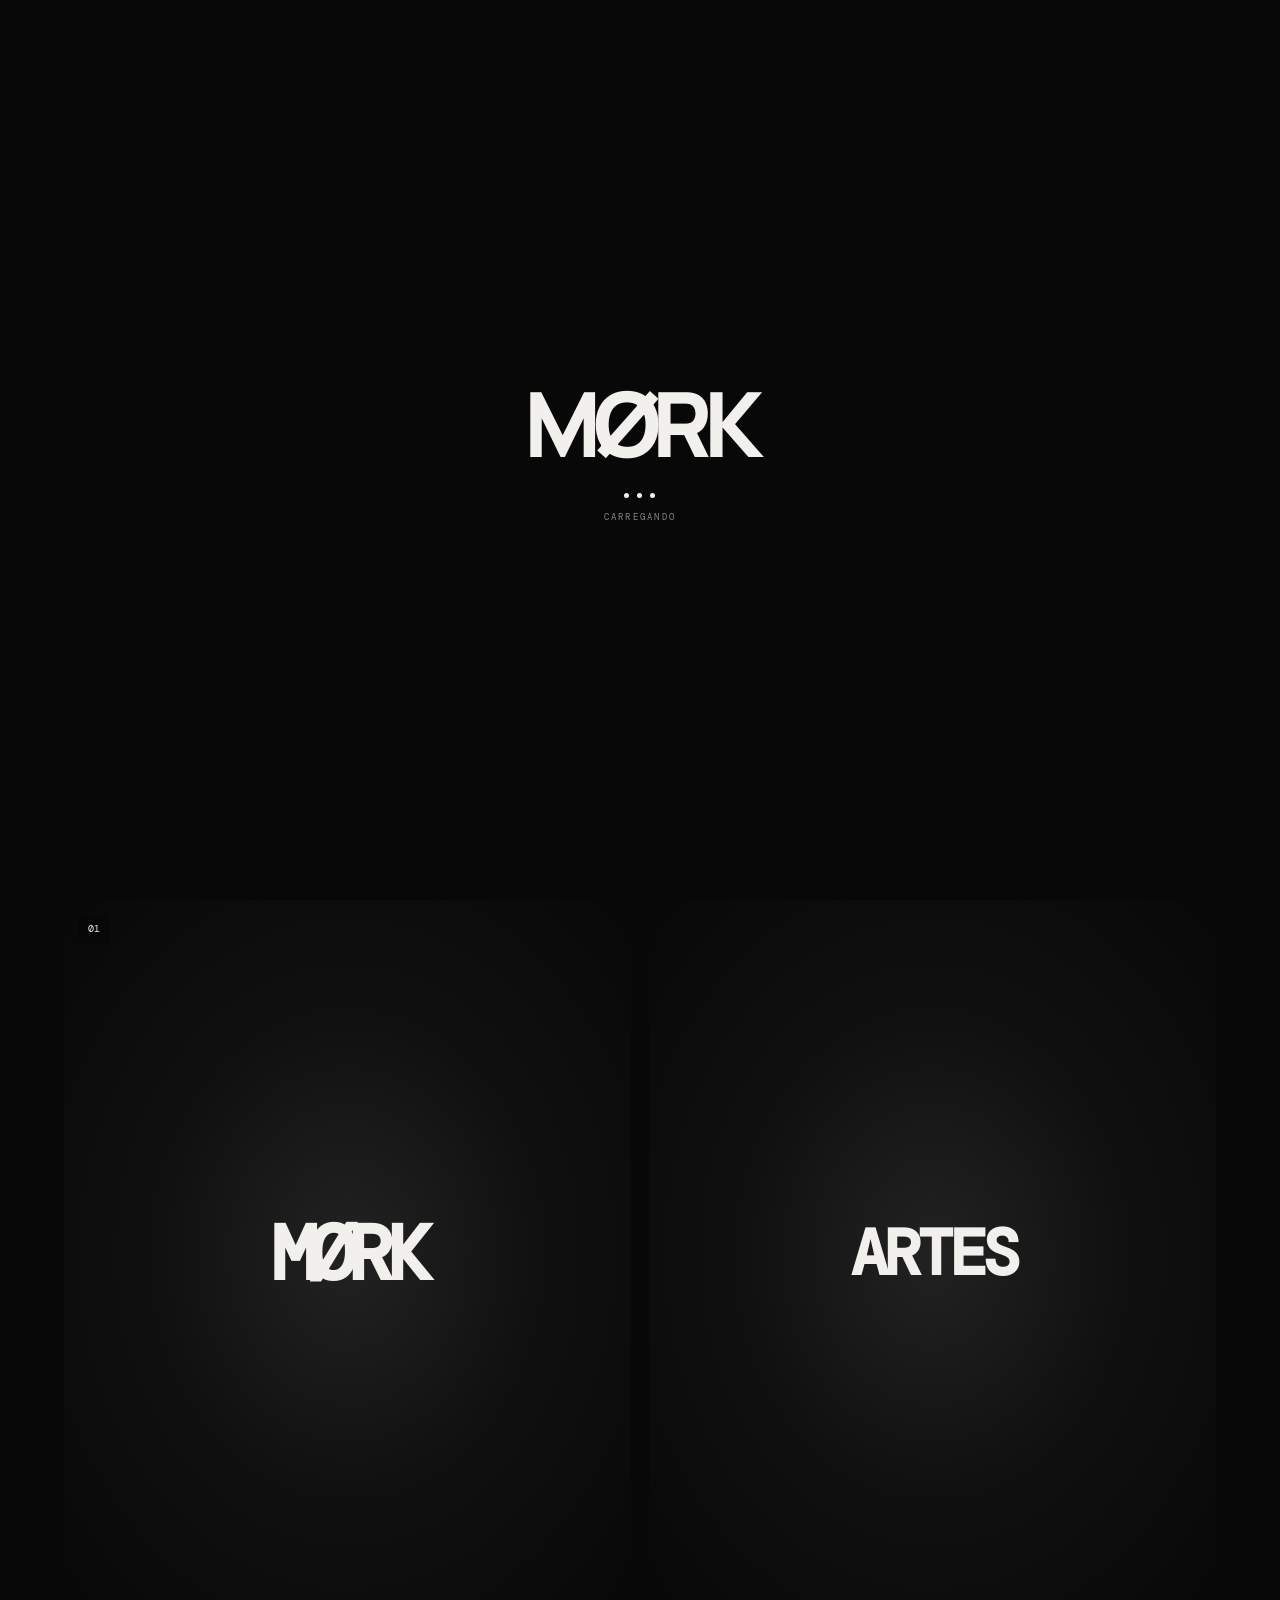
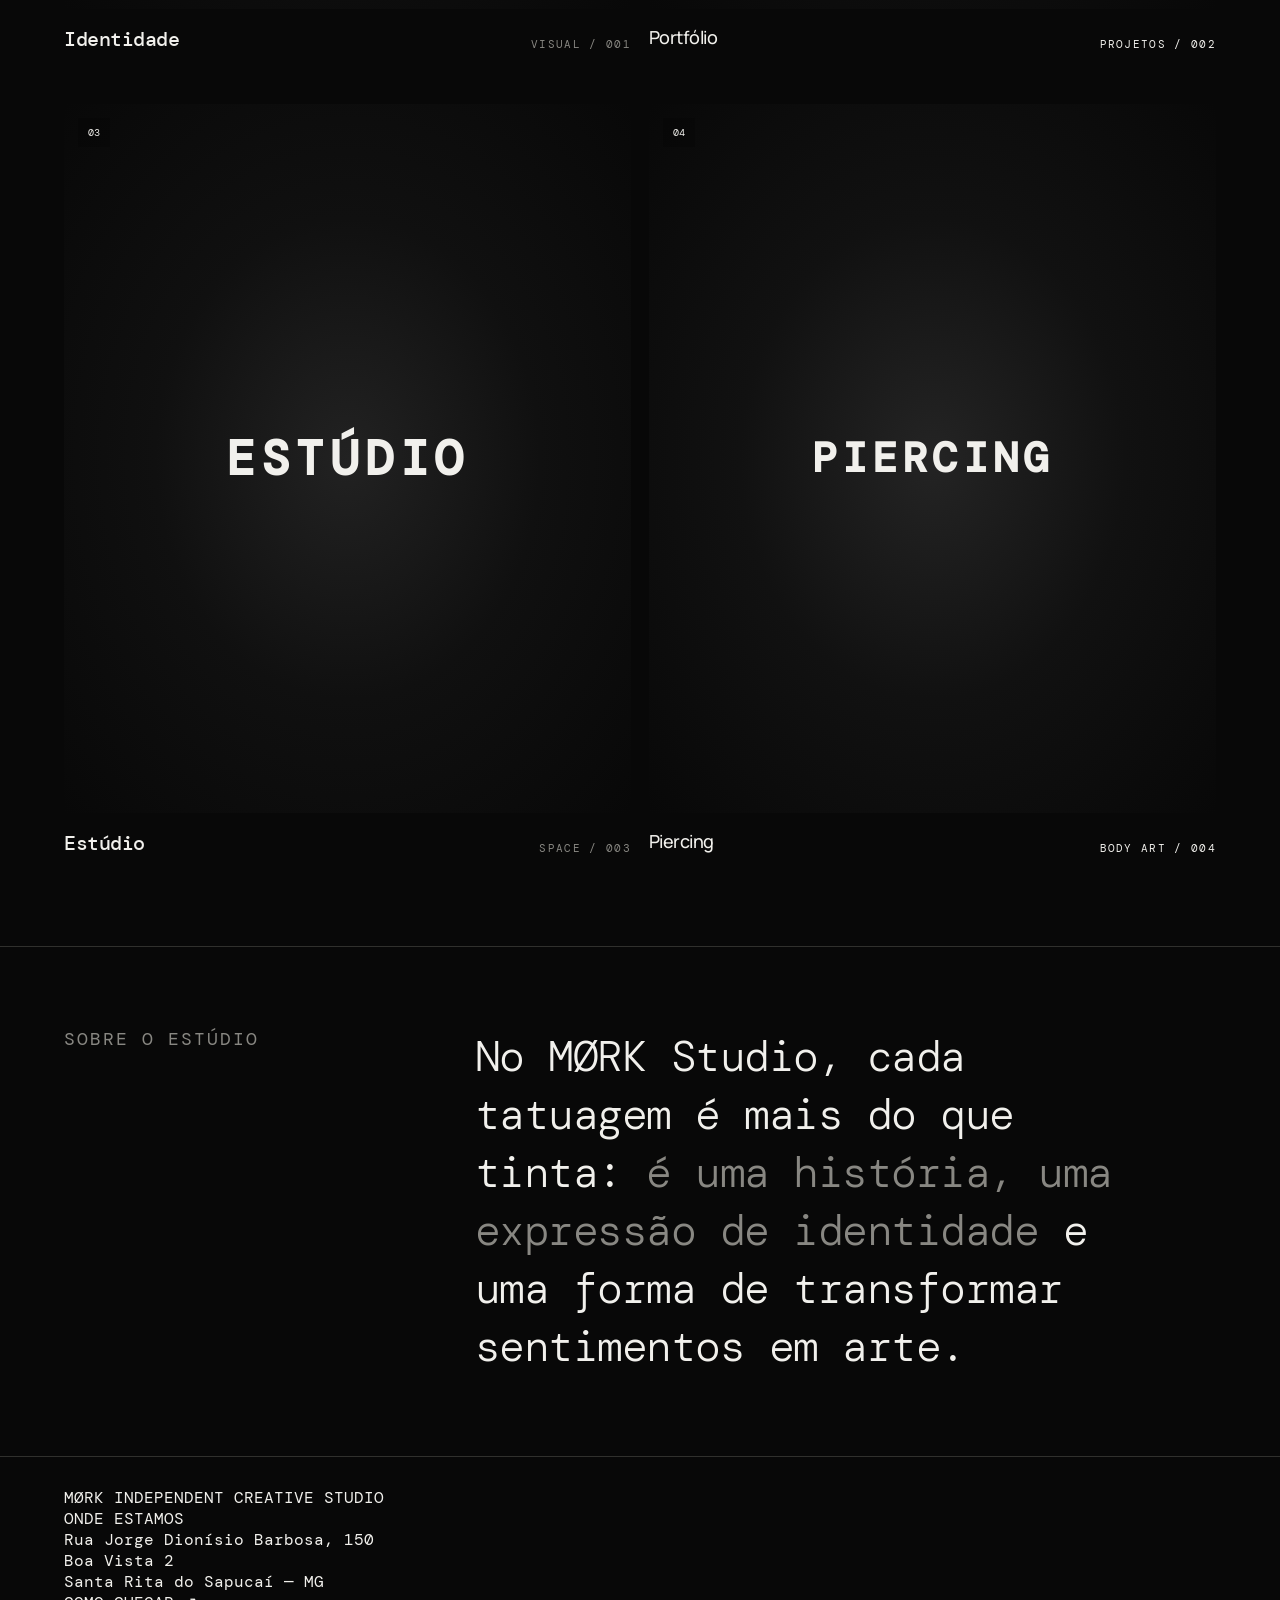
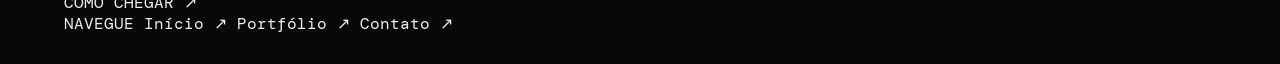
==== index.html @ 86d506ea "Update index.html" ====
<!DOCTYPE html>
<html lang="pt-BR">
<head>
  <meta charset="UTF-8">
  <meta name="viewport" content="width=device-width, initial-scale=1.0">
  <meta name="theme-color" content="#080808">
  <meta name="description" content="MØRK Studio — Tatuagem, identidade e direção de arte.">
  <title>MØRK Studio</title>
  <link rel="stylesheet" href="style.css">
</head>
  
<body>

<!-- MOK STUDIO - TELA DE CARREGAMENTO -->
<div id="preloader">
  <div class="preloader-content">
    <div class="preloader-wordmark">MØRK</div>


<script>
(function () {
  setTimeout(function () {
    var loader = document.getElementById("preloader");
    var oldLoader = document.getElementById("mork-loader");

    [loader, oldLoader].forEach(function (tela) {
      if (!tela) return;

      tela.style.transition =
        "opacity 1.2s cubic-bezier(0.76, 0, 0.24, 1), visibility 1.2s ease";

      tela.style.opacity = "0";
      tela.style.visibility = "hidden";
      tela.style.pointerEvents = "none";

      setTimeout(function () {
        tela.style.display = "none";
      }, 1250);
    });
  }, 3000);
})();
</script>

    <div class="preloader-dots">
      <span></span>
      <span></span>
      <span></span>
    </div>

<script>
(function () {
  var tela = document.getElementById("preloader");

  if (!tela) return;

  setTimeout(function () {
    tela.style.opacity = "0";
    tela.style.visibility = "hidden";
    tela.style.pointerEvents = "none";

    setTimeout(function () {
      tela.remove();
    }, 800);
  }, 2000);
})();
</script>
    
    <p class="preloader-label">CARREGANDO</p>
  </div>
</div>

  <header class="topbar">
    <a href="index.html" class="logo" aria-label="MØRK Studio início">MØRK<span>®</span></a>
    <span class="nav-label">Independent creative studio</span>
  </header>

  <main>
    <section class="hero">
      <div class="eyebrow">Tatuagem · Identidade · Direção / Desde 2024</div>
      <h1>MØRK<br><span class="outline">STUDIO</span></h1>

<div class="hero-bottom">
  <p class="hero-subtitle">
    <span class="subtitle-highlight">Autoral na tinta, eterna na pele.</span>
    Estúdio independente de tatuagem e direção de arte. Cada projeto é criado a partir da sua história.
  </p>

  <div class="hero-cta">
    <a href="contato.html" class="cta-primary">
      Agendar minha tattoo <span aria-hidden="true">→</span>
    </a>

    <a href="portfolio.html" class="cta-secondary">
      Ver portfólio
    </a>
  </div>

  <span class="hero-index">PORTFOLIO — 001/026</span>
</div>
</section>

    <section class="section" id="projects">
      <div class="section-heading">
        <h2>CONHEÇA NOSSO TRABALHO</h2>
        <span class="counter">04 SECTIONS</span>
      </div>

      <div class="gallery">
        <a class="project" href="identidade.html">
          <div class="project-image category-art identity-art">
            <span class="category-symbol">MØRK</span>
            <span class="project-number">01</span>
            <span class="project-open">↗</span>
          </div>
          <div class="project-info">
            <h3>Identidade</h3>
            <span class="project-meta">Visual / 001</span>
          </div>
        </a>

        <a class="project" href="portfolio.html">
          <div class="project-image category-art portolio-art">
            <span class="category-symbol">ARTES</span>
            <span class="project-open">↗</span>
          </div>
          <div class="project-info">
            <h2>Portfólio</h2>
            <span class="projetct-meta">Projetos / 002</span>
          </div>
        </a>

        <a class="project" href="estudio.html">
          <div class="project-image category-art studio-art">
            <span class="category-symbol">ESTÚDIO</span>
            <span class="project-number">03</span>
            <span class="project-open">↗</span>
          </div>
          <div class="project-info">
            <h3>Estúdio</h3>
            <span class="project-meta">Space / 003</span>
          </div>
        </a>
<a class="project" href="piercing.html">
  <div class="project-image category-art piercing-art">
    <span class="category-symbol">PIERCING</span>
    <span class="project-number">04</span>
    <span class="project-open" aria-hidden="true">↗</span>
  </div>

  <div class="project-info">
    <h2>Piercing</h2>
    <span>Body Art / 004</span>
  </div>
</a>
        
      </div>
    </section>

    <section class="about" id="about">
      <h2>SOBRE O ESTÚDIO</h2>
      <p>
        No MØRK Studio, cada tatuagem é mais do que tinta:
        <span>é uma história, uma expressão de identidade</span>
        e uma forma de transformar sentimentos em arte.
      </p>
    </section>
  </main>

  
<footer class="footer">
  <div class="footer-top">

    <div class="footer-brand">
      <span class="footer-name">MØRK</span>
      <span class="footer-description">
        INDEPENDENT CREATIVE STUDIO
      </span>
    </div>

    <div class="footer-address">
      <span class="footer-label">ONDE ESTAMOS</span>

      <p>
        Rua Jorge Dionísio Barbosa, 150<br>
        Boa Vista 2<br>
        Santa Rita do Sapucaí — MG
      </p>

      <a
        class="footer-map-link"
        href="https://www.google.com/maps/search/?api=1&query=Rua+Jorge+Dion%C3%ADsio+Barbosa%2C+150%2C+Boa+Vista+2%2C+Santa+Rita+do+Sapuca%C3%AD%2C+MG"
        target="_blank"
        rel="noopener noreferrer"
      >
        COMO CHEGAR ↗
      </a>
    </div>

    <div class="footer-navigation">
      <span class="footer-label">NAVEGUE</span>
      <a href="index.html">Início ↗</a>
      <a href="portfolio.html">Portfólio ↗</a>
      <a href="contato.html">Contato ↗</a>
    </div>

  </div>
</footer>


</body>
  <!-- MØRK STUDIO — TELA DE CARREGAMENTO -->
<div id="preloader">
  <div class="preloader-content">
    <div class="preloader-wordmark">MØRK</div>

    <div class="preloader-dots">
      <span></span>
      <span></span>
      <span></span>
    </div>

    <p class="preloader-label">CARREGANDO</p>
  </div>
</div>
</html>
---- style.css ----
@import url('https://fonts.googleapis.com/css2?family=DM+Mono:wght@400;500&family=Manrope:wght@300;400;500;600;700;800&display=swap');

:root {
  --bg: #080808;
  --fg: #f1f0ec;
  --muted: #888782;
  --line: #30302d;
}

* {
  box-sizing: border-box;
  margin: 0;
  padding: 0;
}

html {
  scroll-behavior: smooth;
}

body {
  background: var(--bg);
  color: var(--fg);
  font-family: 'DM Mono', monospace;
  overflow-x: hidden;
}

body.modal-open {
  overflow: hidden;
}

a {
  color: inherit;
  text-decoration: none;
}

button {
  font: inherit;
}

::selection {
  background: var(--fg);
  color: var(--bg);
}

.topbar {
  min-height: 50px;
  padding: 20px 5%;
  display: flex;
  align-items: center;
  justify-content: space-between;
  border-bottom: 1px solid var(--line);
}

.logo {
  font-size: 30px;
  font-weight: 900;
  letter-spacing: -1px;
}

.logo span {
  font-weight: 300;
}

.nav-label,
.eyebrow,
.project-meta,
.filter,
.footer-meta,
.counter {
  font-family: 'DM Mono', monospace;
  font-size: 10px;
  letter-spacing: 1.5px;
  text-transform: uppercase;
}

.nav-label {
  color: var(--muted);
}

.hero {
  min-height: 510px;
  padding: 100px 5% 76px;
  display: flex;
  flex-direction: column;
  justify-content: space-between;
  border-bottom: 1px solid var(--line);
  position: relative;
  overflow: hidden;
}

.hero::after {
  content: "Ø";
  position: absolute;
  right: -2%;
  bottom: -170px;
  font-size: clamp(350px, 62vw, 800px);
  line-height: 1;
  font-weight: 800;
  color: #111110;
  pointer-events: none;
}

.eyebrow {
  color: var(--muted);
  position: relative;
  z-index: 1;
}

.hero h1 {
  position: relative;
  z-index: 1;
  font-size: clamp(65px, 13.5vw, 180px);
  line-height: .85;
  letter-spacing: -.095em;
  font-weight: 100;
  margin: 64px 0 55px;
  animation: appear 1s ease both;
}

.hero h1 .outline {
  color: transparent;
  -webkit-text-stroke: 1px var(--fg);
}

.hero-bottom {
  position: relative;
  z-index: 1;
  display: flex;
  justify-content: space-between;
  align-items: flex-end;
  gap: 24px;
}

.hero-description {
  max-width: 360px;
  font-size: 17px;
  line-height: 1.9;
  color: #aaa9a3;
}

.hero-index {
  font-family: 'DM Mono', monospace;
  color: var(--muted);
  font-size: 10px;
  white-space: nowrap;
}

.section {
  padding: 30px 5% 90px;
}

.section-heading {
  display: flex;
  justify-content: space-between;
  align-items: center;
  gap: 15px;
  padding-bottom: 26px;
  border-bottom: 1px solid var(--line);
}

.section-heading h2 {
  font-size: 12px;
  font-weight: 500;
  letter-spacing: 1px;
}

.filters {
  display: flex;
  flex-wrap: wrap;
  gap: 8px;
  padding: 24px 0 34px;
}

.filter {
  border: 1px solid var(--line);
  color: var(--muted);
  background: transparent;
  padding: 11px 14px;
  cursor: pointer;
  transition: .25s ease;
}

.filter:hover,
.filter.active {
  background: var(--fg);
  color: var(--bg);
  border-color: var(--fg);
}

.gallery {
  display: grid;
  grid-template-columns: repeat(2, minmax(0, 1fr));
  gap: 52px 18px;
}

.project {
  min-width: 0;
  cursor: pointer;
  animation: appear .55s ease both;
}

.project-image {
  width: 100%;
  aspect-ratio: 4 / 5;
  background: #151514;
  overflow: hidden;
  position: relative;
}

.project-image img {
  display: block;
  width: 100%;
  height: 100%;
  object-fit: cover;
  filter: grayscale(100%);
  opacity: .84;
  transition: transform .7s cubic-bezier(.2,.7,.2,1),
              filter .5s ease, opacity .5s ease;
}

.project:hover .project-image img {
  transform: scale(1.045);
  filter: grayscale(15%);
  opacity: 1;
}

.project-number {
  position: absolute;
  top: 14px;
  left: 14px;
  font-family: 'DM Mono', monospace;
  font-size: 10px;
  background: rgba(8,8,8,.72);
  padding: 8px 10px;
}

.project-open {
  position: absolute;
  right: 14px;
  bottom: 14px;
  width: 38px;
  height: 38px;
  display: grid;
  place-items: center;
  background: var(--fg);
  color: var(--bg);
  border-radius: 50%;
  font-size: 20px;
  transform: translateY(8px);
  opacity: 0;
  transition: .25s ease;
}

.project:hover .project-open {
  transform: translateY(0);
  opacity: 1;
}

.project-info {
  display: flex;
  justify-content: space-between;
  gap: 12px;
  padding-top: 17px;
}

.project-info h3 {
  font-size: clamp(14px, 2vw, 20px);
  font-weight: 500;
  letter-spacing: -.5px;
}

.project-meta {
  color: var(--muted);
  line-height: 1.9;
  font-size: 9px;
}

.project-info .project-meta {
  text-align: right;
  flex-shrink: 0;
}

.about {
  padding: 80px 5%;
  border-top: 1px solid var(--line);
  border-bottom: 1px solid var(--line);
  display: grid;
  grid-template-columns: 1fr 2fr;
  gap: 40px;
}

.about h2 {
  font-family: 'DM Mono', monospace;
  font-size: 18px;
  letter-spacing: 2px;
  color: var(--muted);
  font-weight: 400;
}

.about p {
  max-width: 680px;
  font-size: clamp(22px, 4vw, 43px);
  line-height: 1.35;
  letter-spacing: -1.5px;
  font-weight: 300;
}

.about p span {
  color: var(--muted);
}

.footer {
  padding: 30px 5%;
  display: flex;
  justify-content: space-between;
  align-items: center;
  gap: 20px;
}

.footer-meta {
  color: var(--muted);
  line-height: 2;
  font-size: 9px;
}

.footer-logo {
  font-size: 17px;
  font-weight: 800;
  letter-spacing: -1px;
}

.modal {
  position: fixed;
  inset: 0;
  z-index: 20;
  background: rgba(0,0,0,.96);
  padding: 22px;
  display: none;
  overflow-y: auto;
  align-items: center;
  justify-content: center;
}

.modal.open {
  display: flex;
  animation: appear .25s ease;
}

.modal-inner {
  width: min(100%, 900px);
  display: grid;
  grid-template-columns: 1fr 1fr;
  gap: 35px;
  align-items: center;
  margin: auto;
}

.modal-image {
  width: 100%;
  max-height: 75vh;
  aspect-ratio: 4 / 5;
  object-fit: cover;
  filter: grayscale(100%);
  background: #151514;
}

.modal-copy h2 {
  font-size: clamp(30px, 5vw, 58px);
  letter-spacing: -2px;
  line-height: 1;
  margin: 22px 0;
}

.modal-copy p {
  color: #aaa9a3;
  font-size: 13px;
  line-height: 1.9;
}

.close-modal {
  position: fixed;
  top: 18px;
  right: 20px;
  background: transparent;
  color: white;
  border: 1px solid #555;
  width: 44px;
  height: 44px;
  border-radius: 50%;
  cursor: pointer;
  font-size: 23px;
}

@keyframes appear {
  from {
    opacity: 0;
    transform: translateY(14px);
  }
  to {
    opacity: 1;
    transform: translateY(0);
  }
}

@media (max-width: 600px) {
  .topbar {
    min-height: 64px;
  }

  .hero {
    min-height: 470px;
    padding-top: 80px;
  }

  .hero h1 {
    font-size: clamp(62px, 15vw, 100px);
    margin: 65px 0;
  }

  .hero-bottom {
    align-items: flex-start;
    flex-direction: column;
  }

  .gallery {
    gap: 34px 12px;
  }

  .project-info {
    flex-direction: column;
    gap: 5px;
  }
  

  .project-info .project-meta {
    text-align: left;
  }

  .project-meta {
    font-size: 8px;
  }

  .project-open {
    opacity: 1;
    transform: none;
    width: 32px;
    height: 32px;
  }

  .about {
    grid-template-columns: 1fr;
    gap: 28px;
    padding: 60px 5%;
  }

  .modal-inner {
    grid-template-columns: 1fr;
    gap: 22px;
    max-width: 460px;
    padding-top: 45px;
  }

  .modal-image {
    max-height: 48vh;
  }

  .footer {
    align-items: flex-start;
  }
}

@media (prefers-reduced-motion: reduce) {
  *, *::before, *::after {
    animation-duration: .01ms !important;
    transition-duration: .01ms !important;
    scroll-behavior: auto !important;
  }
}
/* CATEGORIAS DA PÁGINA INICIAL */

.project {
  display: block;
  color: inherit;
  text-decoration: none;
}

.category-art {
  display: flex;
  align-items: center;
  justify-content: center;
  background:
    radial-gradient(ellipse at center, #222 0%, #101010 48%, #080808 100%);
}

.category-symbol {
  font-size: clamp(28px, 5vw, 65px);
  font-weight: 800;
  letter-spacing: -.08em;
  text-align: center;
  line-height: .95;
  transition: transform .6s ease;
}

.identity-art .category-symbol {
  font-size: clamp(36px, 6vw, 80px);
  letter-spacing: -.1em;
}

.studio-art .category-symbol {
  font-family: 'DM Mono', monospace;
  font-size: clamp(24px, 4vw, 48px);
  letter-spacing: .12em;
  font-weight: 600;
}

.contact-art .category-symbol {
  font-size: clamp(25px, 4vw, 48px);
  letter-spacing: -.06em;
}

.project:hover .category-symbol {
  transform: scale(1.06);
}

.project:focus-visible {
  outline: 1px solid var(--fg);
  outline-offset: 5px;
}

.project-image img {
  height: 100%;
}

/*Seta minimalista para o MORK Studio*/
.arrow-left {
  display: inlcine-block;
  width: 9px
  height: 9px;
  border-left: 1px solid currentColor;
  border-bottom: 1px solid currentColor;
  transform: rotate(45deg);
  margin-right: 7px;
  vertical-align: 2px;
}
/* PADRONIZAÇÃO DOS CARDS DA PÁGINA INICIAL */

.project-info h2 {
  font-family: 'Manrope', sans-serif;
  font-size: 18px;
  font-weight: 500;
  line-height: 1.3;
  letter-spacing: -0.03em;
  margin: 0;
}

.project-info span {
  display: block;
  margin-top: 10px;
  font-family: 'DM Mono', monospace;
  font-size: 11px;
  font-weight: 400;
  line-height: 1.5;
  letter-spacing: 0.12em;
  text-transform: uppercase;
}

@media (max-width: 600px) {
  .project-info h2 {
    font-size: 16px;
  }

  .project-info span {
    font-size: 10px;
    letter-spacing: 0.08em;
  }
}
/* CTA PRINCIPAL — MØRK STUDIO */

.hero-cta {
  display: flex;
  flex-wrap: wrap;
  align-items: center;
  gap: 12px;
  margin-top: 28px;
  position: relative;
  z-index: 2;
}

.hero-cta a {
  display: inline-flex;
  align-items: center;
  justify-content: center;
  gap: 12px;
  min-height: 48px;
  padding: 0 22px;
  font-family: 'Manrope', sans-serif;
  font-size: 13px;
  font-weight: 600;
  text-decoration: none;
  transition: background .25s ease,
              color .25s ease,
              border-color .25s ease;
}

.cta-primary {
  background: #f1f0ec;
  color: #080808;
  border: 1px solid #f1f0ec;
}

.cta-primary:hover {
  background: #d4d3ce;
  border-color: #d4d3ce;
}

.cta-secondary {
  background: transparent;
  color: #f1f0ec;
  border: 1px solid #454541;
}

.cta-secondary:hover {
  border-color: #f1f0ec;
}

.hero-cta .cta-primary span {
  font-size: 18px;
  font-weight: 400;
}

@media (max-width: 600px) {
  .hero-cta {
    flex-direction: column;
    align-items: stretch;
    gap: 10px;
    margin-top: 24px;
  }

  .hero-cta a {
    width: 100%;
    box-sizing: border-box;
    min-height: 50px;
  }
}
/* CONTRASTE DO SUBTÍTULO */

.hero-subtitle {
  color: #c4c3be;
  font-size: 16px;
  line-height: 1.7;
}

.subtitle-highlight {
  color: #f1f0ec;
  display: inline;
}

/* TIPOGRAFIA DOS BOTÕES */

.hero-cta a {
  font-family: 'DM Mono', monospace;
  font-size: 12px;
  letter-spacing: 0.04em;
  font-weight: 400;
}

.hero-cta .cta-primary span {
  font-family: 'DM Mono', monospace;
}
/* MICROCOPY DE CONFIANÇA */

.hero-trust {
  margin-top: 12px;
  color: #a5a49e;
  font-family: 'DM Mono', monospace;
  font-size: 10px;
  line-height: 1.6;
  letter-spacing: 0.04em;
}
/* MICROCOPY — NOTA DISCRETA DO CTA */

.hero-trust {
  margin-top: 7px;
  margin-bottom: 24px;
  color: #888782;
  font-family: 'DM Mono', monospace;
  font-size: 10px;
  font-weight: 400;
  line-height: 1.5;
  letter-spacing: 0.06em;
}
/* BOTÕES — TIPOGRAFIA MONOESPAÇADA */

.hero-cta a,
.hero-cta .cta-primary span {
  font-family: 'DM Mono', monospace;
  font-size: 12px;
  font-weight: 400;
  letter-spacing: 0.04em;
}
/* CHAMADA PARA AGENDAMENTO — PORTFÓLIO */

.portfolio-cta {
  padding: 65px 0 80px;
  border-top: 1px solid #30302d;
  margin-top: 10px;
}

.portfolio-cta h2 {
  margin: 16px 0 10px;
  color: #f1f0ec;
  font-size: clamp(28px, 5vw, 42px);
  font-weight: 500;
  letter-spacing: -0.04em;
}

.portfolio-cta > p:not(.eyebrow) {
  color: #a5a49e;
  font-size: 14px;
  line-height: 1.7;
}

.portfolio-cta-button {
  display: inline-flex;
  align-items: center;
  gap: 14px;
  margin-top: 20px;
  padding: 15px 20px;
  background: #f1f0ec;
  border: 1px solid #f1f0ec;
  color: #080808;
  font: 12px 'DM Mono', monospace;
  text-decoration: none;
  transition: background .25s ease;
}

.portfolio-cta-button:hover {
  background: #d4d3ce;
}

@media (max-width: 600px) {
  .portfolio-cta {
    padding: 48px 0 60px;
  }

  .portfolio-cta-button {
    width: 100%;
    box-sizing: border-box;
    justify-content: center;
  }
}
/* CARD PIERCING */

.piercing-art {
  background:
    radial-gradient(ellipse at center, #242424 0%, #111 48%, #080808 100%);
}

.piercing-art .category-symbol {
  font-family: 'DM Mono', monospace;
  font-size: clamp(22px, 4vw, 42px);
  font-weight: 600;
  letter-spacing: .12em;
}
/* CORREÇÃO DO LAYOUT DO HERO*/
.hero {
  display: flex;
  flex-direction: column;
  align-items:  flex-start;
}

.hero-subtitle {
  display: block;
  width: 100%;
  max-width: 560px;
}
.hero-cta {
  display: flex;
  flex-direction: row;
  width: 100%;
  align-items: center;
}
.hero-trust {
  display: block;
  width: 100%;
}
/* BOTÕES DO HERO — MESMO TAMANHO */
.hero-cta {
  display: flex;
  flex-direction: column;
  align-items: stretch;
  gap: 12px;
  width: 285px;
}

.hero-cta a {
  display: flex;
  align-items: center;
  justify-content: center;
  box-sizing: border-box;
  width: 100%;
  min-height: 52px;
  padding: 0 18px;
  white-space: nowrap;
  text-align: center;
}

@media (max-width: 600px) {
  .hero-cta {
    width: 100%;
    max-width: 320px;
  }
}

/* =================================
   MØRK STUDIO — PRELOADER
================================= */

#preloader {
  position: fixed;
  inset: 0;
  z-index: 99999;
  display: flex;
  align-items: center;
  justify-content: center;
  background: #080808;
  opacity: 1;
  visibility: visible;
  transition: opacity 0.7s ease, visibility 0.7s ease;
}

#preloader.preloader-hidden {
  opacity: 0;
  visibility: hidden;
  pointer-events: none;
}

.preloader-content {
  display: flex;
  flex-direction: column;
  align-items: center;
  gap: 25px;
}

.preloader-wordmark {
  color: #f1f0ec;
  font-family: 'Manrope', sans-serif;
  font-size: clamp(48px, 12vw, 90px);
  font-weight: 800;
  letter-spacing: -0.09em;
  line-height: 1;
}

.preloader-dots {
  display: flex;
  gap: 8px;
}

.preloader-dots span {
  width: 5px;
  height: 5px;
  border-radius: 50%;
  background: #f1f0ec;
  animation: mork-dot-pulse 1s ease-in-out infinite;
}

.preloader-dots span:nth-child(2) {
  animation-delay: 0.15s;
}

.preloader-dots span:nth-child(3) {
  animation-delay: 0.3s;
}

.preloader-label {
  margin-top: -12px;
  color: #888782;
  font-family: 'DM Mono', monospace;
  font-size: 9px;
  letter-spacing: 0.25em;
}

@keyframes mork-dot-pulse {
  0%, 60%, 100% {
    opacity: 0.25;
    transform: translateY(0);
  }

  30% {
    opacity: 1;
    transform: translateY(-5px);
  }
}

@media (prefers-reduced-motion: reduce) {
  .preloader-dots span {
    animation: none;
  }

  #preloader {
    transition: none;
  }

/* FINAL AUTOMÁTICO DO CARREGAMENTO */
#preloader {
  animation: finalizarPreloader 0.8s ease 3s forwards;
}

@keyframes finalizarPreloader {
  to {
    opacity: 0;
    visibility: hidden;
    pointer-events: none;
  }
}

/* MØRK — ENTRADA CINEMATOGRÁFICA */
#preloader .preloader-content {
  animation: morkIntro 1.1s cubic-bezier(0.22, 1, 0.36, 1) both;
}

#preloader .preloader-wordmark {
  animation: morkLogo 1.3s ease both;
}

#preloader .preloader-label {
  animation: morkLabel 1s ease 0.25s both;
}

@keyframes morkIntro {
  from {
    opacity: 0;
    transform: translateY(12px);
  }
  to {
    opacity: 1;
    transform: translateY(0);
  }
}

@keyframes morkLogo {
  from {
    opacity: 0;
    letter-spacing: 0.04em;
    filter: blur(5px);
  }
  to {
    opacity: 1;
    letter-spacing: -0.09em;
    filter: blur(0);
  }
}

@keyframes morkLabel {
  from { opacity: 0; }
  to { opacity: 1; }
}
/* =========================
   MØRK STUDIO — RODAPÉ
========================= */

.mork-footer {
  background: #080808;
  color: #888782;
  padding: 48px 7% 22px;
  border-top: 1px solid #292929;
  font-family: inherit;
  box-sizing: border-box;
  width: 100%;
}

.mork-footer * {
  box-sizing: border-box;
}

.footer-top {
  display: flex;
  justify-content: space-between;
  align-items: center;
  gap: 20px;
  padding-bottom: 30px;
  border-bottom: 1px solid #292929;
}

.footer-logo {
  color: #F2F0E9;
  font-size: 10px;
  letter-spacing: 2px;
  font-weight: 600;
}

.footer-logo span {
  font-family: cursive;
  font-size: 17px;
  font-weight: 400;
  letter-spacing: 0;
}

.footer-category {
  color: #777777;
  font-size: 9px;
  letter-spacing: 2px;
}

.footer-location {
  padding: 30px 0 34px;
}

.footer-label {
  color: #777777;
  font-size: 9px;
  letter-spacing: 2.5px;
}

.footer-city {
  color: #B0B0B0;
  font-size: 14px;
  margin: 15px 0 7px;
}

.footer-address {
  color: #777777;
  font-size: 12px;
  line-height: 1.7;
  margin: 0 0 18px;
}

.footer-map {
  display: inline-flex;
  align-items: center;
  gap: 12px;
  color: #A0A0A0;
  text-decoration: none;
  font-size: 9px;
  letter-spacing: 1.8px;
  padding-bottom: 6px;
  border-bottom: 1px solid #555555;
  transition: color 0.3s ease;
}

.footer-map span {
  font-size: 15px;
}

.footer-map:hover {
  color: #F2F0E9;
}

.footer-bottom {
  display: flex;
  justify-content: space-between;
  align-items: center;
  gap: 15px;
  padding-top: 20px;
  border-top: 1px solid #292929;
  color: #666666;
  font-size: 9px;
  letter-spacing: 1px;
}

@media (max-width: 480px) {
}
  
/* MØRK STUDIO — RODAPÉ */

.footer {
  display: block;
  width: 100%;
  margin-top: 100px;
  padding: 55px 6% 25px;
  background: #080808;
  color: #f1f0ec;
  border-top: 1px solid #30302d;
  box-sizing: border-box;
}

.footer-top {
  display: grid;
  grid-template-columns: 1.5fr 1fr 0.7fr;
  gap: 40px;
  padding-bottom: 55px;
}

.footer-brand,
.footer-address,
.footer-navigation {
  display: flex;
  flex-direction: column;
  align-items: flex-start;
  gap: 12px;
}

.footer-name {
  font-family: 'Manrope', sans-serif;
  font-size: 46px;
  font-weight: 800;
  letter-spacing: -4px;
}

.footer-description,
.footer-label {
  color: #888782;
  font-family: 'DM Mono', monospace;
  font-size: 9px;
  letter-spacing: 2px;
}

.footer-address p {
  margin: 0;
  color: #f1f0ec;
  font-size: 12px;
  line-height: 1.8;
}

.footer-navigation a,
.footer-bottom a {
  color: #f1f0ec;
  text-decoration: none;
  font-size: 12px;
  transition: color 0.3s ease;
}

.footer-navigation a:hover,
.footer-bottom a:hover {
  color: #a4ad9e;
}

.footer-bottom {
  display: flex;
  justify-content: space-between;
  align-items: center;
  flex-wrap: wrap;
  gap: 15px;
  padding-top: 22px;
  border-top: 1px solid #30302d;
  color: #888782;
  font-family: 'DM Mono', monospace;
  font-size: 9px;
  letter-spacing: 1px;
}

@media (max-width: 600px) {
  .footer {
    padding: 40px 6% 22px;
  }

  .footer-top {
    grid-template-columns: 1fr;
    gap: 35px;
    padding-bottom: 40px;
  }

  .footer-name {
    font-size: 40px;
  }

  .footer-bottom {
    align-items: flex-start;
    flex-direction: column;
    gap: 12px;
  }
}
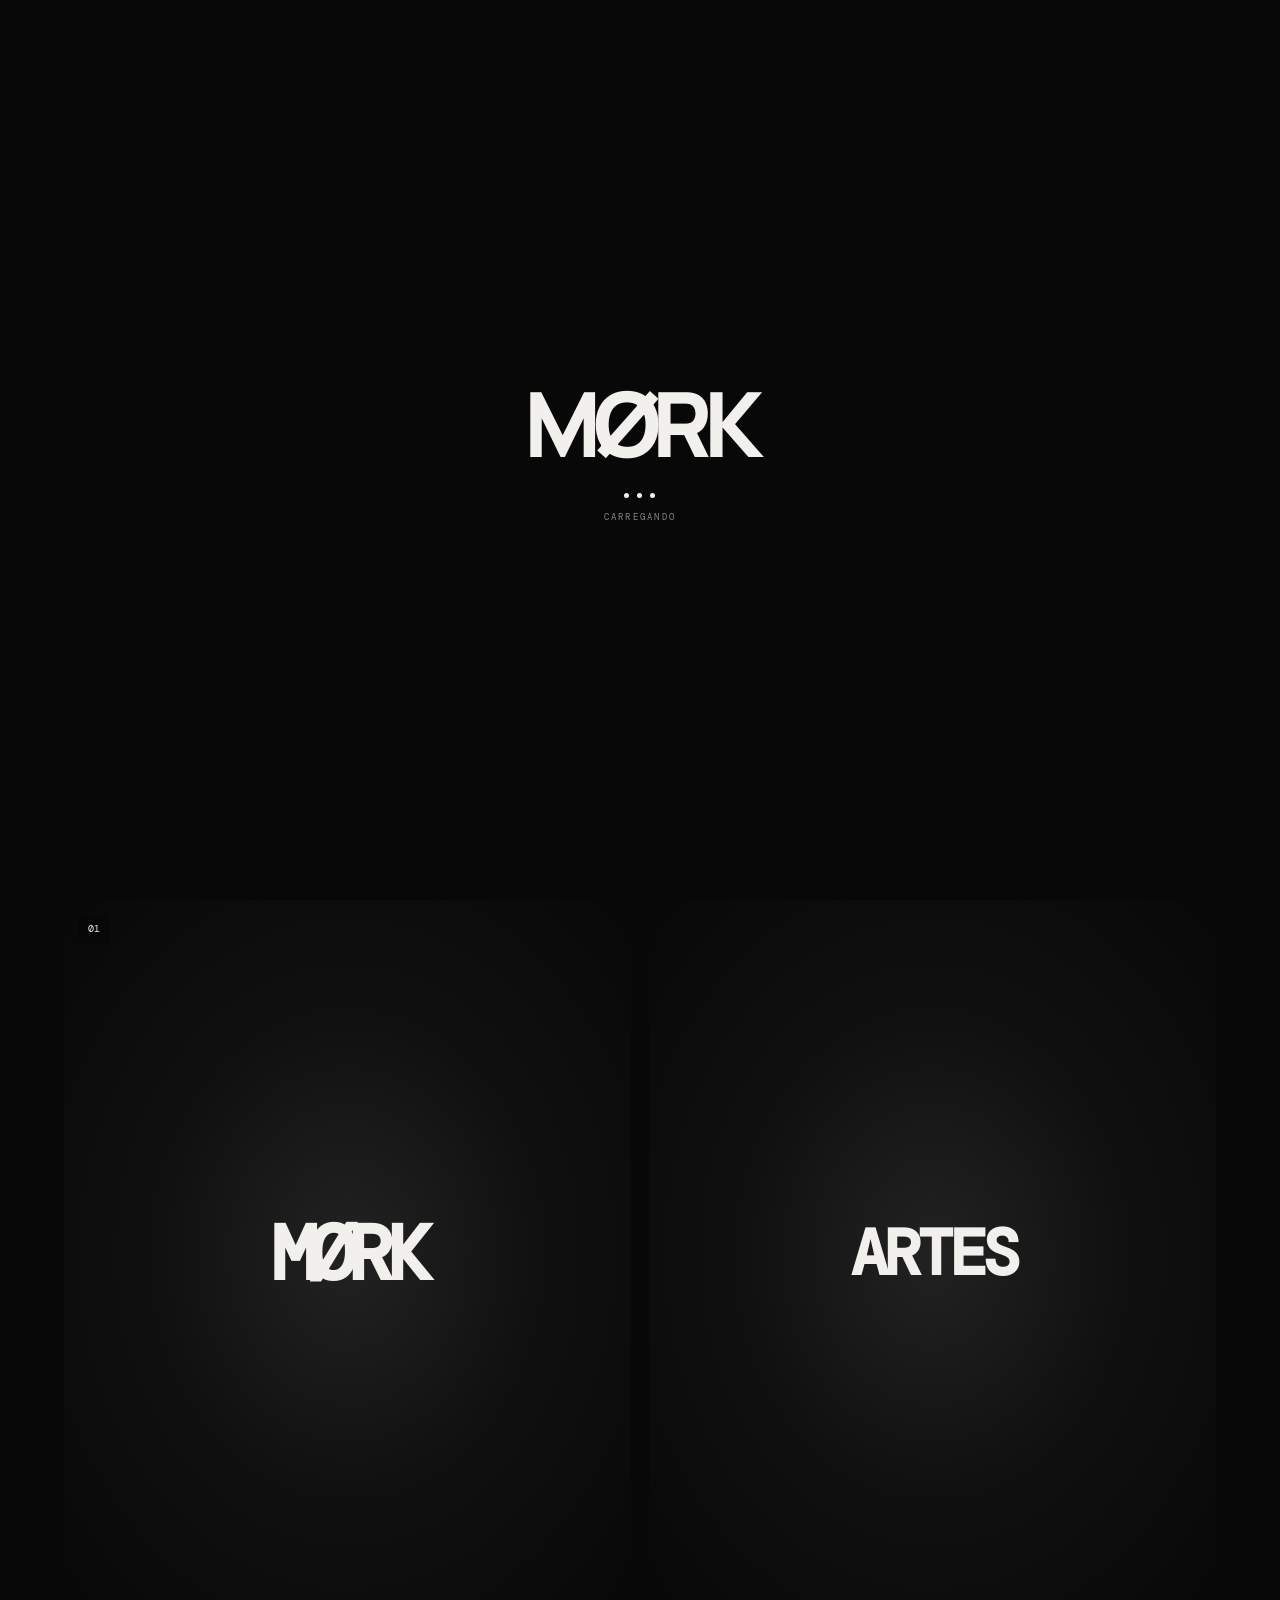
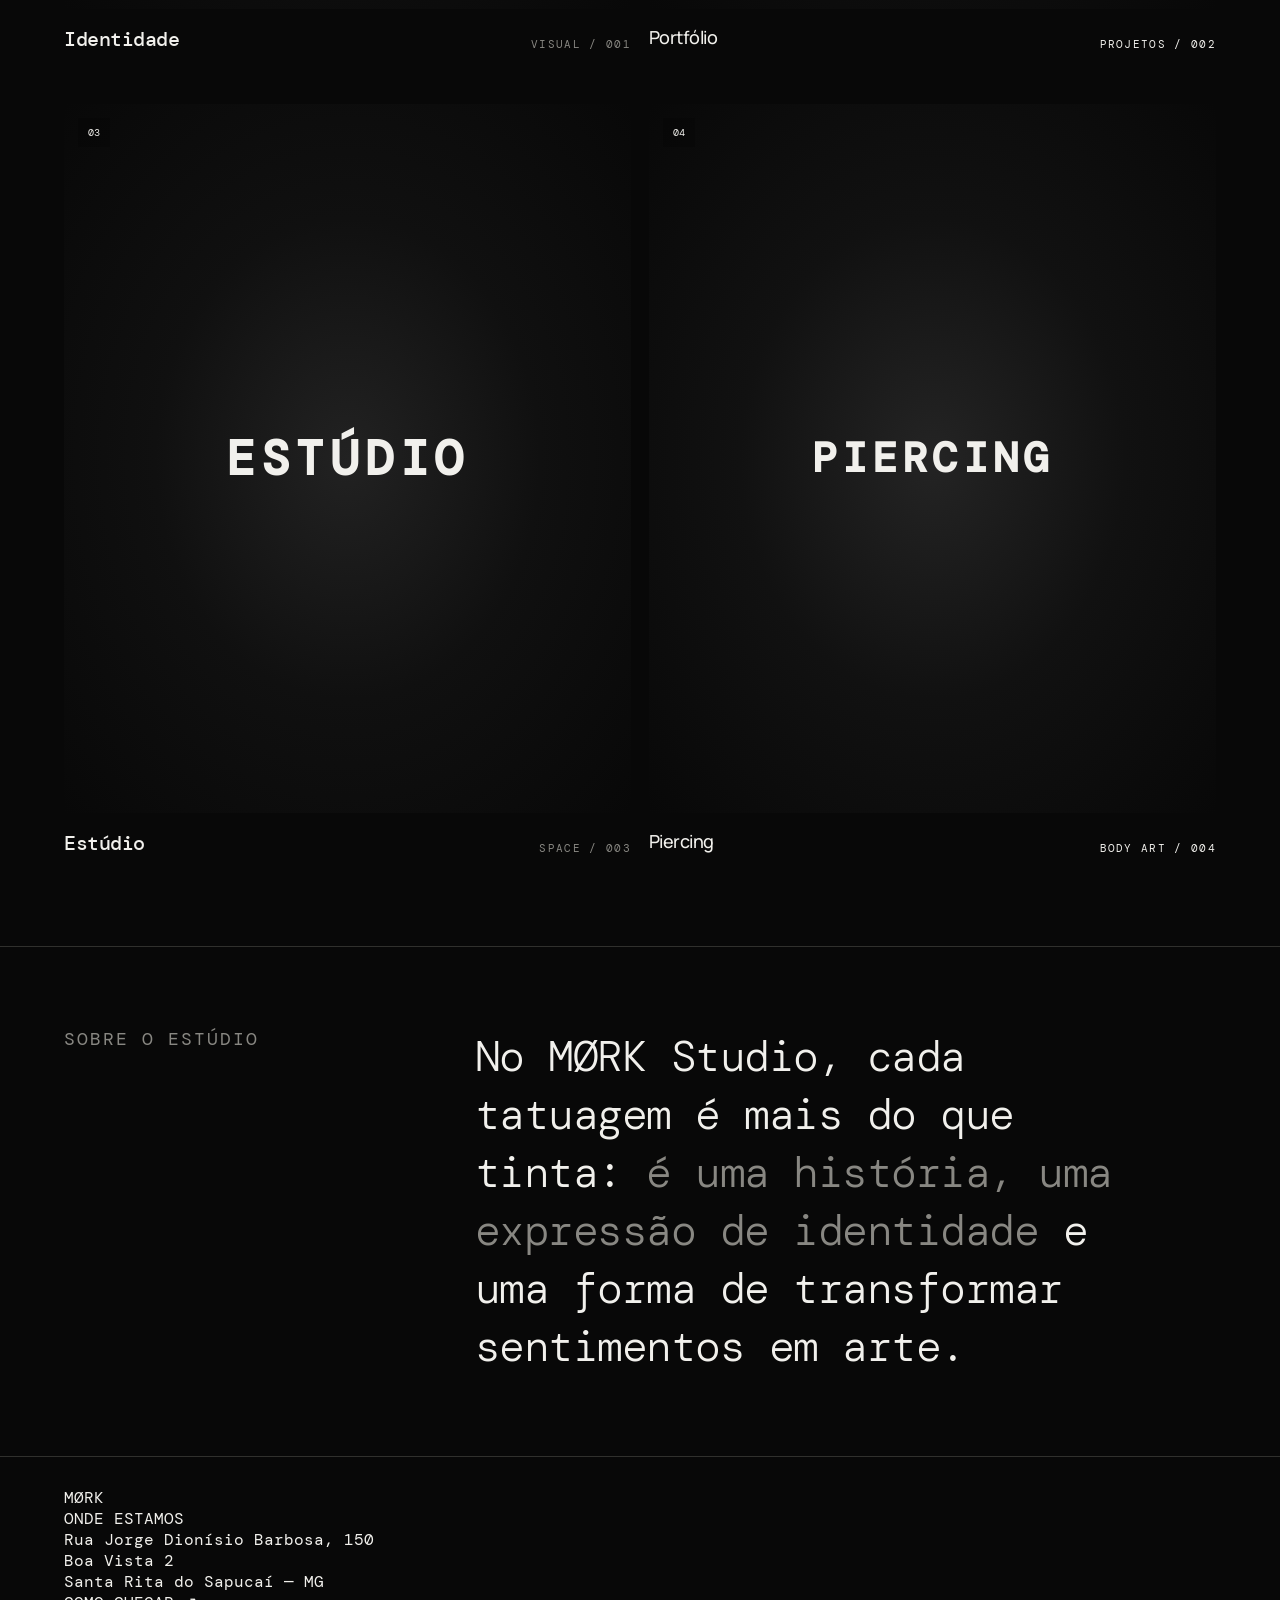
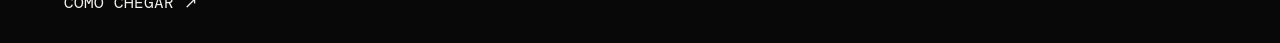
==== commit e8d84637: "Clean up footer by removing description and links Removed footer description and navigation links." ====
--- a/index.html
+++ b/index.html
@@ -172,9 +172,6 @@
 
     <div class="footer-brand">
       <span class="footer-name">MØRK</span>
-      <span class="footer-description">
-        INDEPENDENT CREATIVE STUDIO
-      </span>
     </div>
 
     <div class="footer-address">
@@ -195,15 +192,6 @@
         COMO CHEGAR ↗
       </a>
     </div>
-
-    <div class="footer-navigation">
-      <span class="footer-label">NAVEGUE</span>
-      <a href="index.html">Início ↗</a>
-      <a href="portfolio.html">Portfólio ↗</a>
-      <a href="contato.html">Contato ↗</a>
-    </div>
-
-  </div>
 </footer>
 
 
--- a/style.css
+++ b/style.css
@@ -1160,3 +1160,21 @@
     gap: 12px;
   }
 }
+
+.footer-map-link {
+  display: inline-block;
+  margin-top: 8px;
+  padding-bottom: 5px;
+  border-bottom: 1px solid #596653;
+  color: #c0c8b9;
+  font-family: 'DM Mono', monospace;
+  font-size: 9px;
+  letter-spacing: 1.5px;
+  text-decoration: none;
+  transition: color 0.3s ease, border-color 0.3s ease;
+}
+
+.footer-map-link:hover {
+  color: #ffffff;
+  border-color: #ffffff;
+}
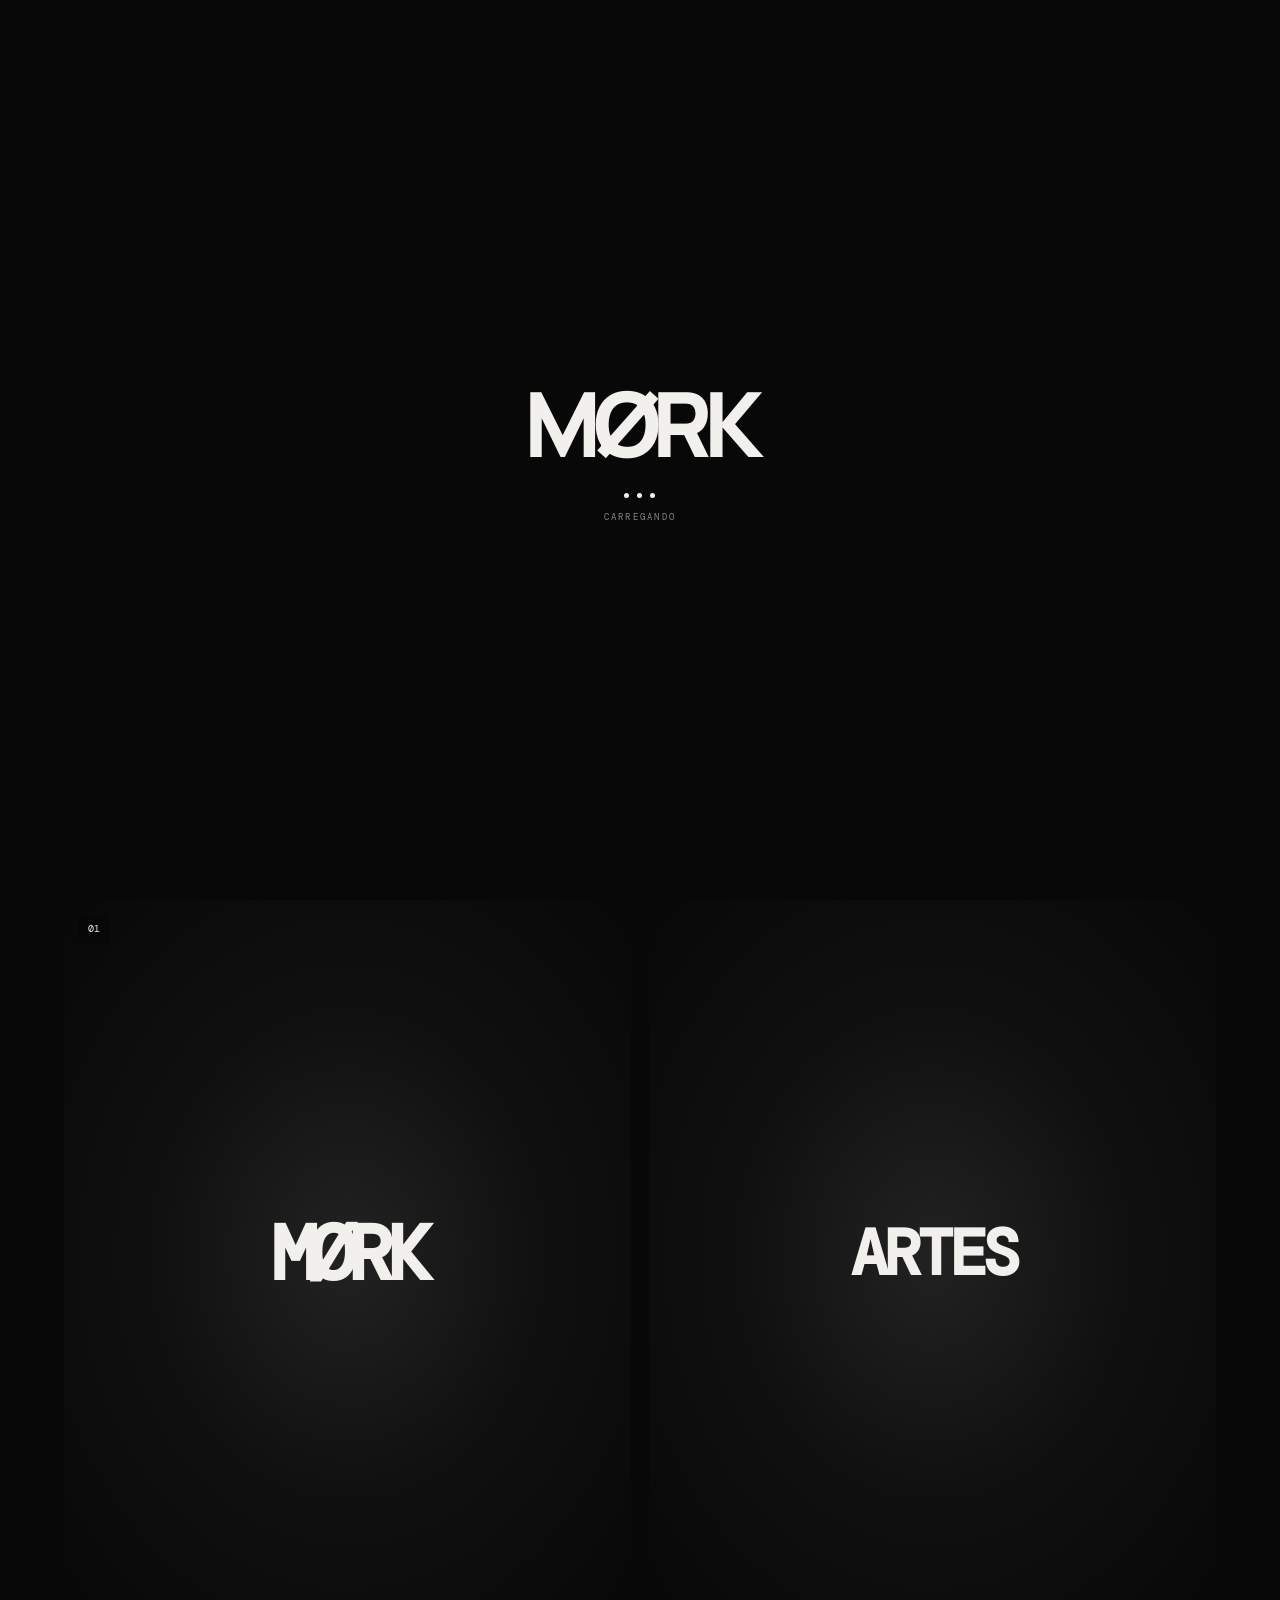
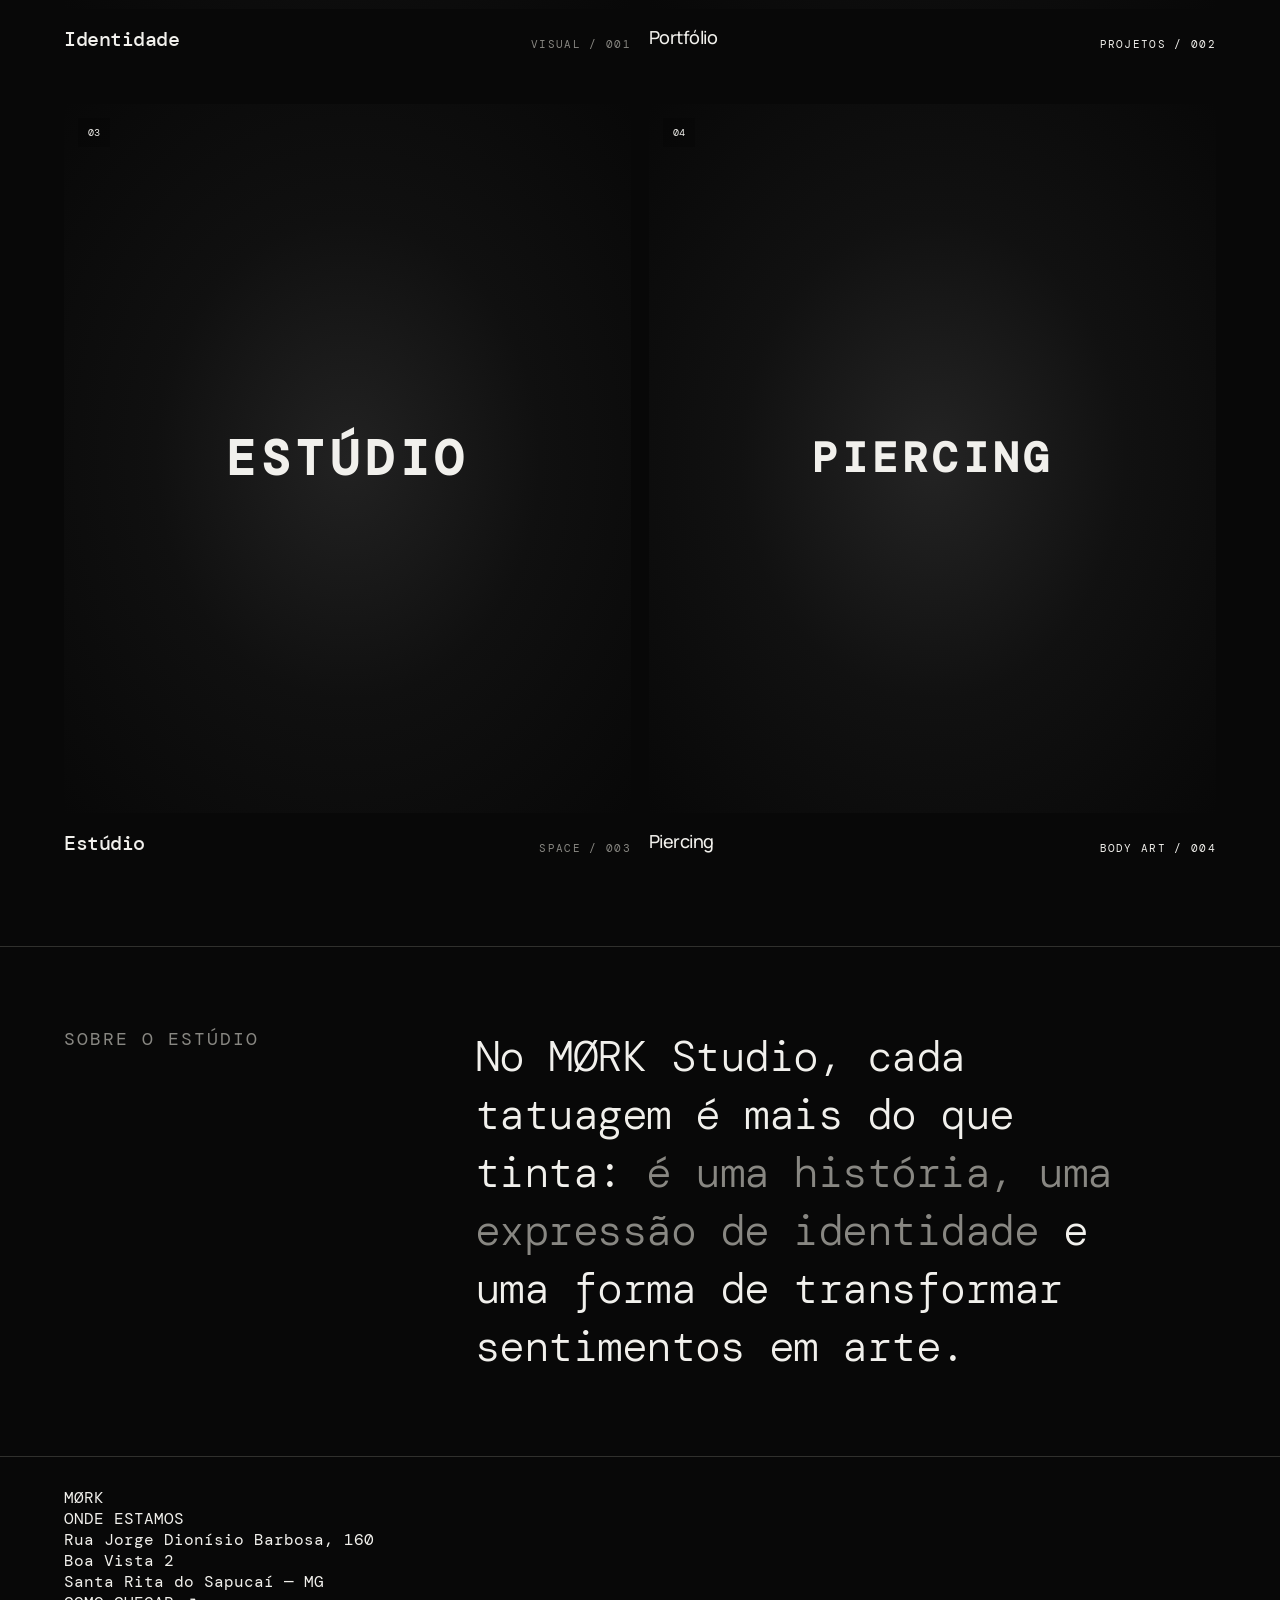
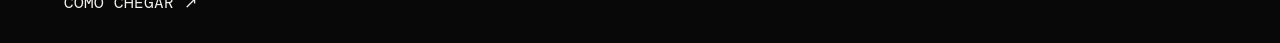
==== commit b4c83861: "Update index.html" ====
--- a/index.html
+++ b/index.html
@@ -178,14 +178,14 @@
       <span class="footer-label">ONDE ESTAMOS</span>
 
       <p>
-        Rua Jorge Dionísio Barbosa, 150<br>
+        Rua Jorge Dionísio Barbosa, 160<br>
         Boa Vista 2<br>
         Santa Rita do Sapucaí — MG
       </p>
 
       <a
         class="footer-map-link"
-        href="https://www.google.com/maps/search/?api=1&query=Rua+Jorge+Dion%C3%ADsio+Barbosa%2C+150%2C+Boa+Vista+2%2C+Santa+Rita+do+Sapuca%C3%AD%2C+MG"
+        href="https://maps.app.goo.gl/An7aHNbrjc2WBqHp9?g_st=ic"
         target="_blank"
         rel="noopener noreferrer"
       >
--- a/style.css
+++ b/style.css
@@ -1061,120 +1061,3 @@
 @media (max-width: 480px) {
 }
   
-/* MØRK STUDIO — RODAPÉ */
-
-.footer {
-  display: block;
-  width: 100%;
-  margin-top: 100px;
-  padding: 55px 6% 25px;
-  background: #080808;
-  color: #f1f0ec;
-  border-top: 1px solid #30302d;
-  box-sizing: border-box;
-}
-
-.footer-top {
-  display: grid;
-  grid-template-columns: 1.5fr 1fr 0.7fr;
-  gap: 40px;
-  padding-bottom: 55px;
-}
-
-.footer-brand,
-.footer-address,
-.footer-navigation {
-  display: flex;
-  flex-direction: column;
-  align-items: flex-start;
-  gap: 12px;
-}
-
-.footer-name {
-  font-family: 'Manrope', sans-serif;
-  font-size: 46px;
-  font-weight: 800;
-  letter-spacing: -4px;
-}
-
-.footer-description,
-.footer-label {
-  color: #888782;
-  font-family: 'DM Mono', monospace;
-  font-size: 9px;
-  letter-spacing: 2px;
-}
-
-.footer-address p {
-  margin: 0;
-  color: #f1f0ec;
-  font-size: 12px;
-  line-height: 1.8;
-}
-
-.footer-navigation a,
-.footer-bottom a {
-  color: #f1f0ec;
-  text-decoration: none;
-  font-size: 12px;
-  transition: color 0.3s ease;
-}
-
-.footer-navigation a:hover,
-.footer-bottom a:hover {
-  color: #a4ad9e;
-}
-
-.footer-bottom {
-  display: flex;
-  justify-content: space-between;
-  align-items: center;
-  flex-wrap: wrap;
-  gap: 15px;
-  padding-top: 22px;
-  border-top: 1px solid #30302d;
-  color: #888782;
-  font-family: 'DM Mono', monospace;
-  font-size: 9px;
-  letter-spacing: 1px;
-}
-
-@media (max-width: 600px) {
-  .footer {
-    padding: 40px 6% 22px;
-  }
-
-  .footer-top {
-    grid-template-columns: 1fr;
-    gap: 35px;
-    padding-bottom: 40px;
-  }
-
-  .footer-name {
-    font-size: 40px;
-  }
-
-  .footer-bottom {
-    align-items: flex-start;
-    flex-direction: column;
-    gap: 12px;
-  }
-}
-
-.footer-map-link {
-  display: inline-block;
-  margin-top: 8px;
-  padding-bottom: 5px;
-  border-bottom: 1px solid #596653;
-  color: #c0c8b9;
-  font-family: 'DM Mono', monospace;
-  font-size: 9px;
-  letter-spacing: 1.5px;
-  text-decoration: none;
-  transition: color 0.3s ease, border-color 0.3s ease;
-}
-
-.footer-map-link:hover {
-  color: #ffffff;
-  border-color: #ffffff;
-}
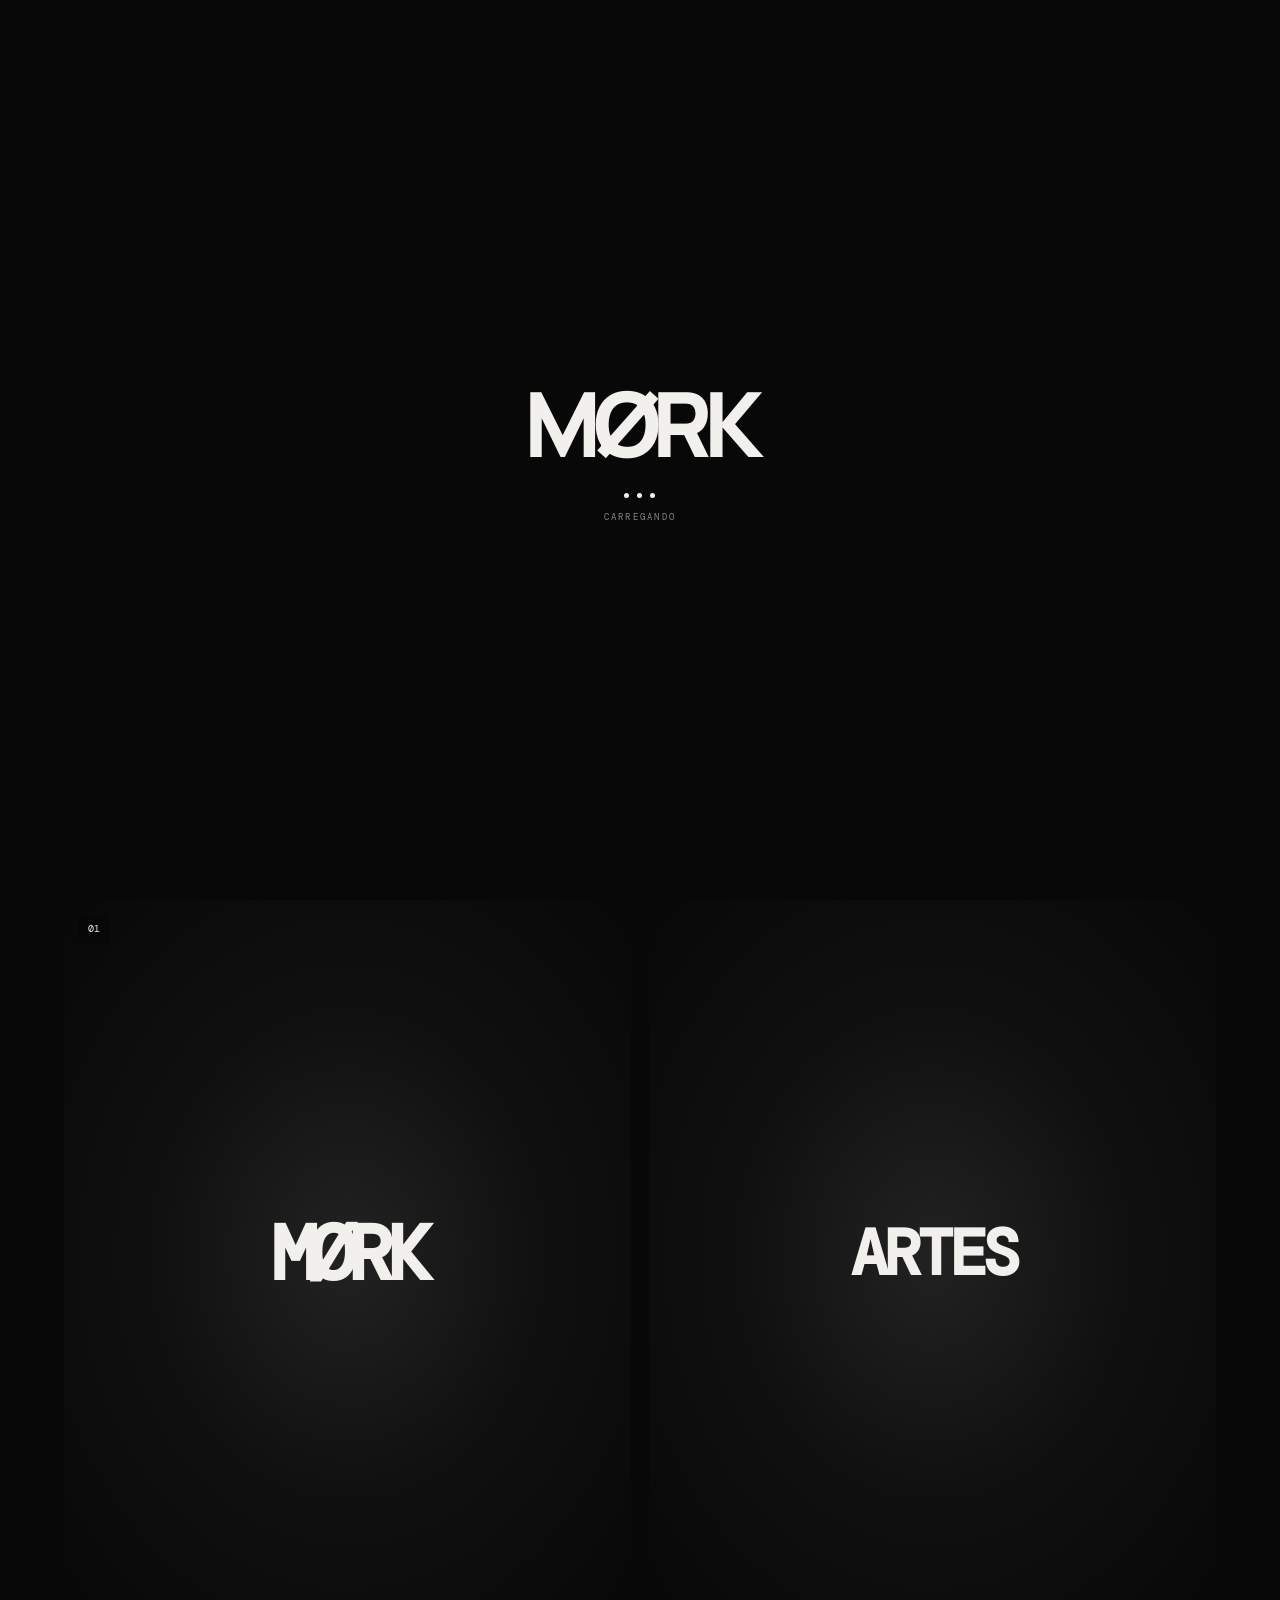
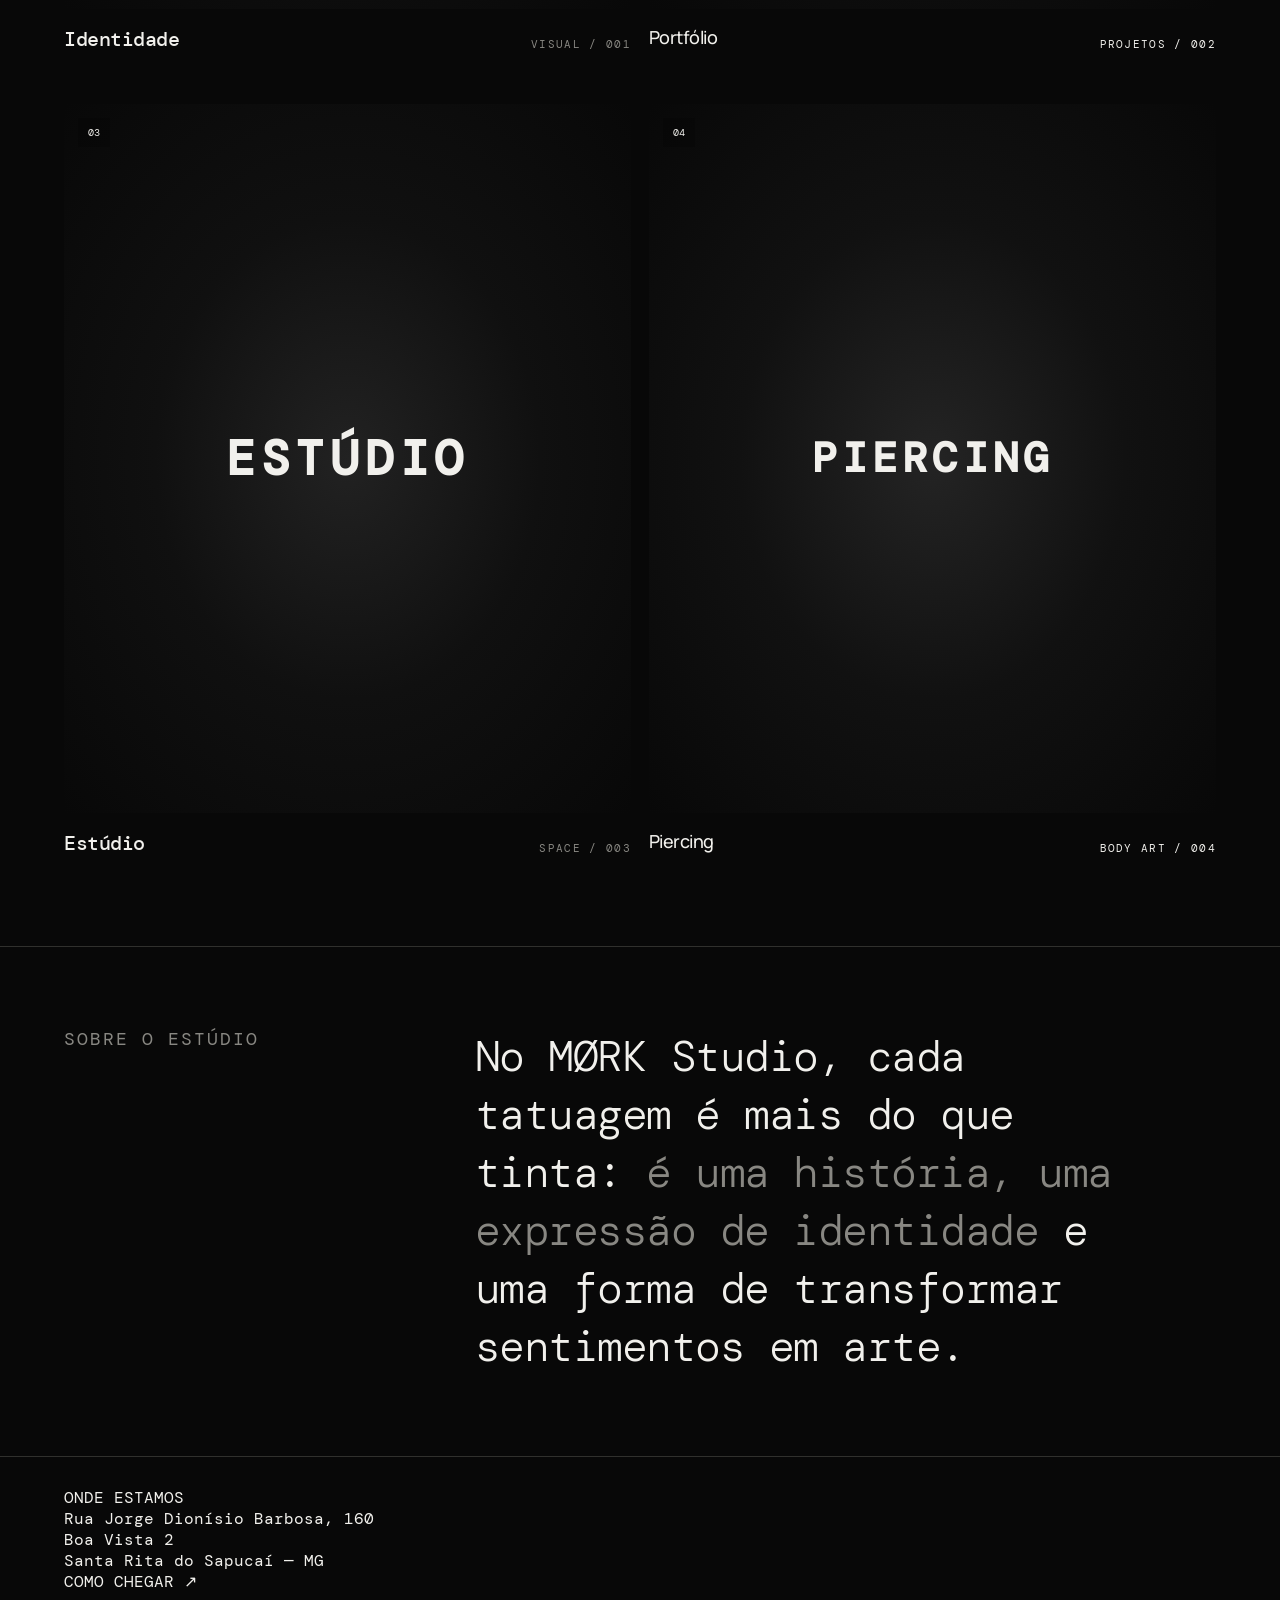
==== commit b7ea5063: "Update index.html" ====
--- a/index.html
+++ b/index.html
@@ -170,10 +170,6 @@
 <footer class="footer">
   <div class="footer-top">
 
-    <div class="footer-brand">
-      <span class="footer-name">MØRK</span>
-    </div>
-
     <div class="footer-address">
       <span class="footer-label">ONDE ESTAMOS</span>
 
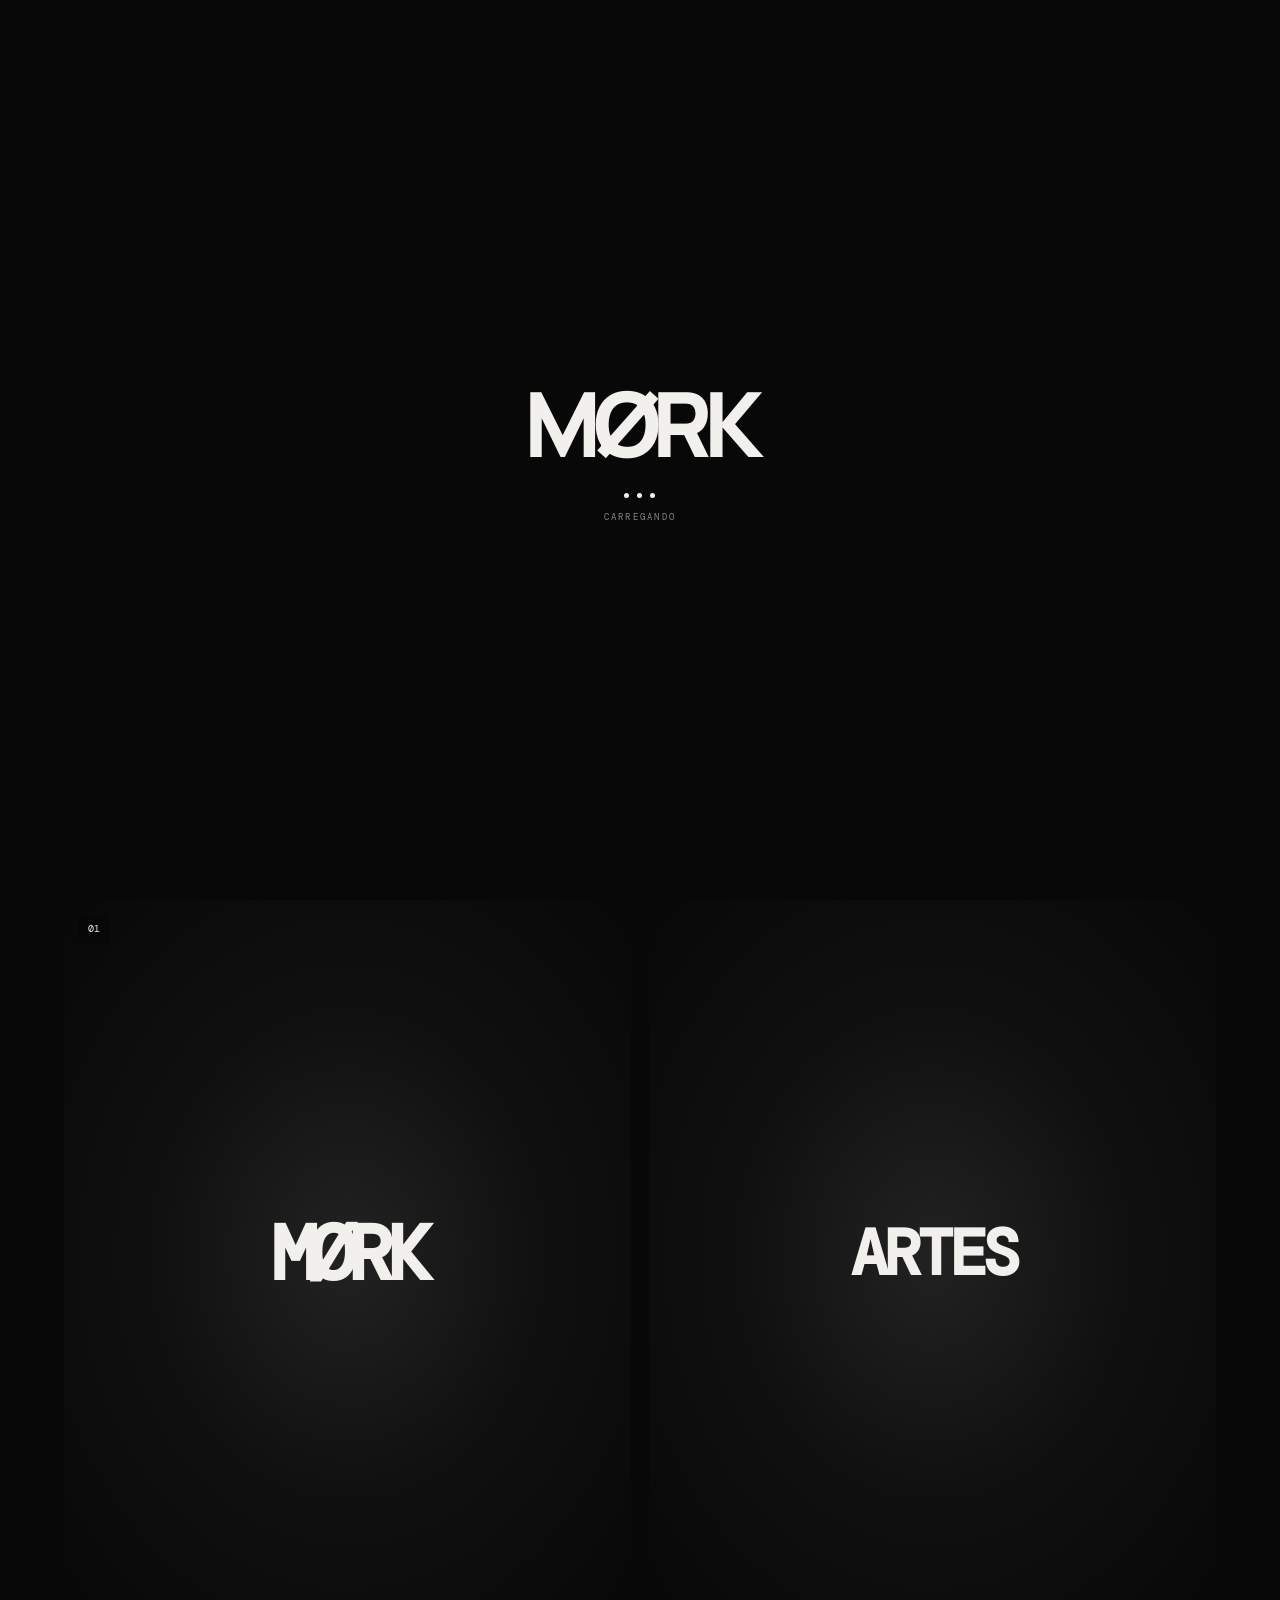
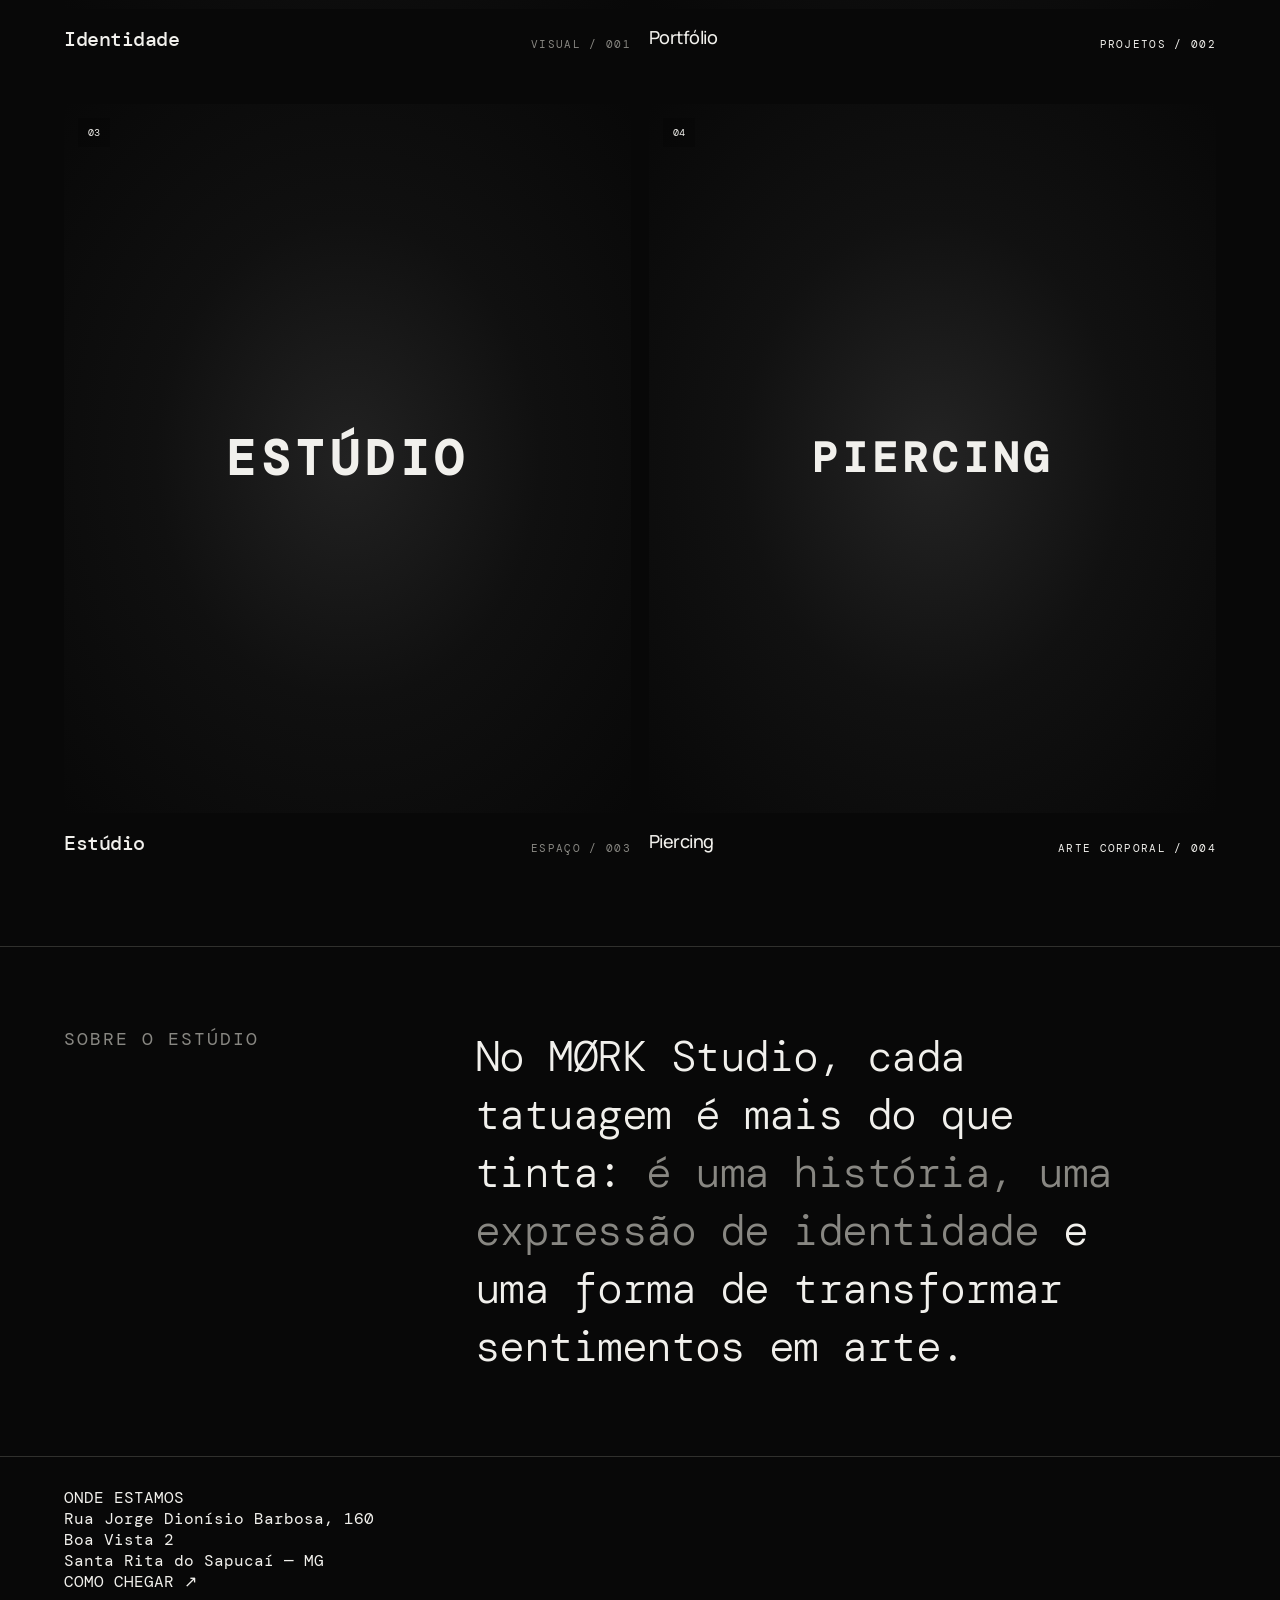
==== commit dba3d40d: "Update text for consistency in index.html" ====
--- a/index.html
+++ b/index.html
@@ -76,7 +76,7 @@
 
   <main>
     <section class="hero">
-      <div class="eyebrow">Tatuagem · Identidade · Direção / Desde 2024</div>
+      <div class="eyebrow">Tatuagem · Identidade · Direção / Desde 2014</div>
       <h1>MØRK<br><span class="outline">STUDIO</span></h1>
 
 <div class="hero-bottom">
@@ -137,7 +137,7 @@
           </div>
           <div class="project-info">
             <h3>Estúdio</h3>
-            <span class="project-meta">Space / 003</span>
+            <span class="project-meta">Espaço / 003</span>
           </div>
         </a>
 <a class="project" href="piercing.html">
@@ -149,7 +149,7 @@
 
   <div class="project-info">
     <h2>Piercing</h2>
-    <span>Body Art / 004</span>
+    <span>Arte Corporal / 004</span>
   </div>
 </a>
         
--- a/style.css
+++ b/style.css
@@ -969,10 +969,6 @@
   width: 100%;
 }
 
-.mork-footer * {
-  box-sizing: border-box;
-}
-
 .footer-top {
   display: flex;
   justify-content: space-between;
@@ -1007,7 +1003,7 @@
 }
 
 .footer-label {
-  color: #777777;
+  color: #5c5c5c;
   font-size: 9px;
   letter-spacing: 2.5px;
 }
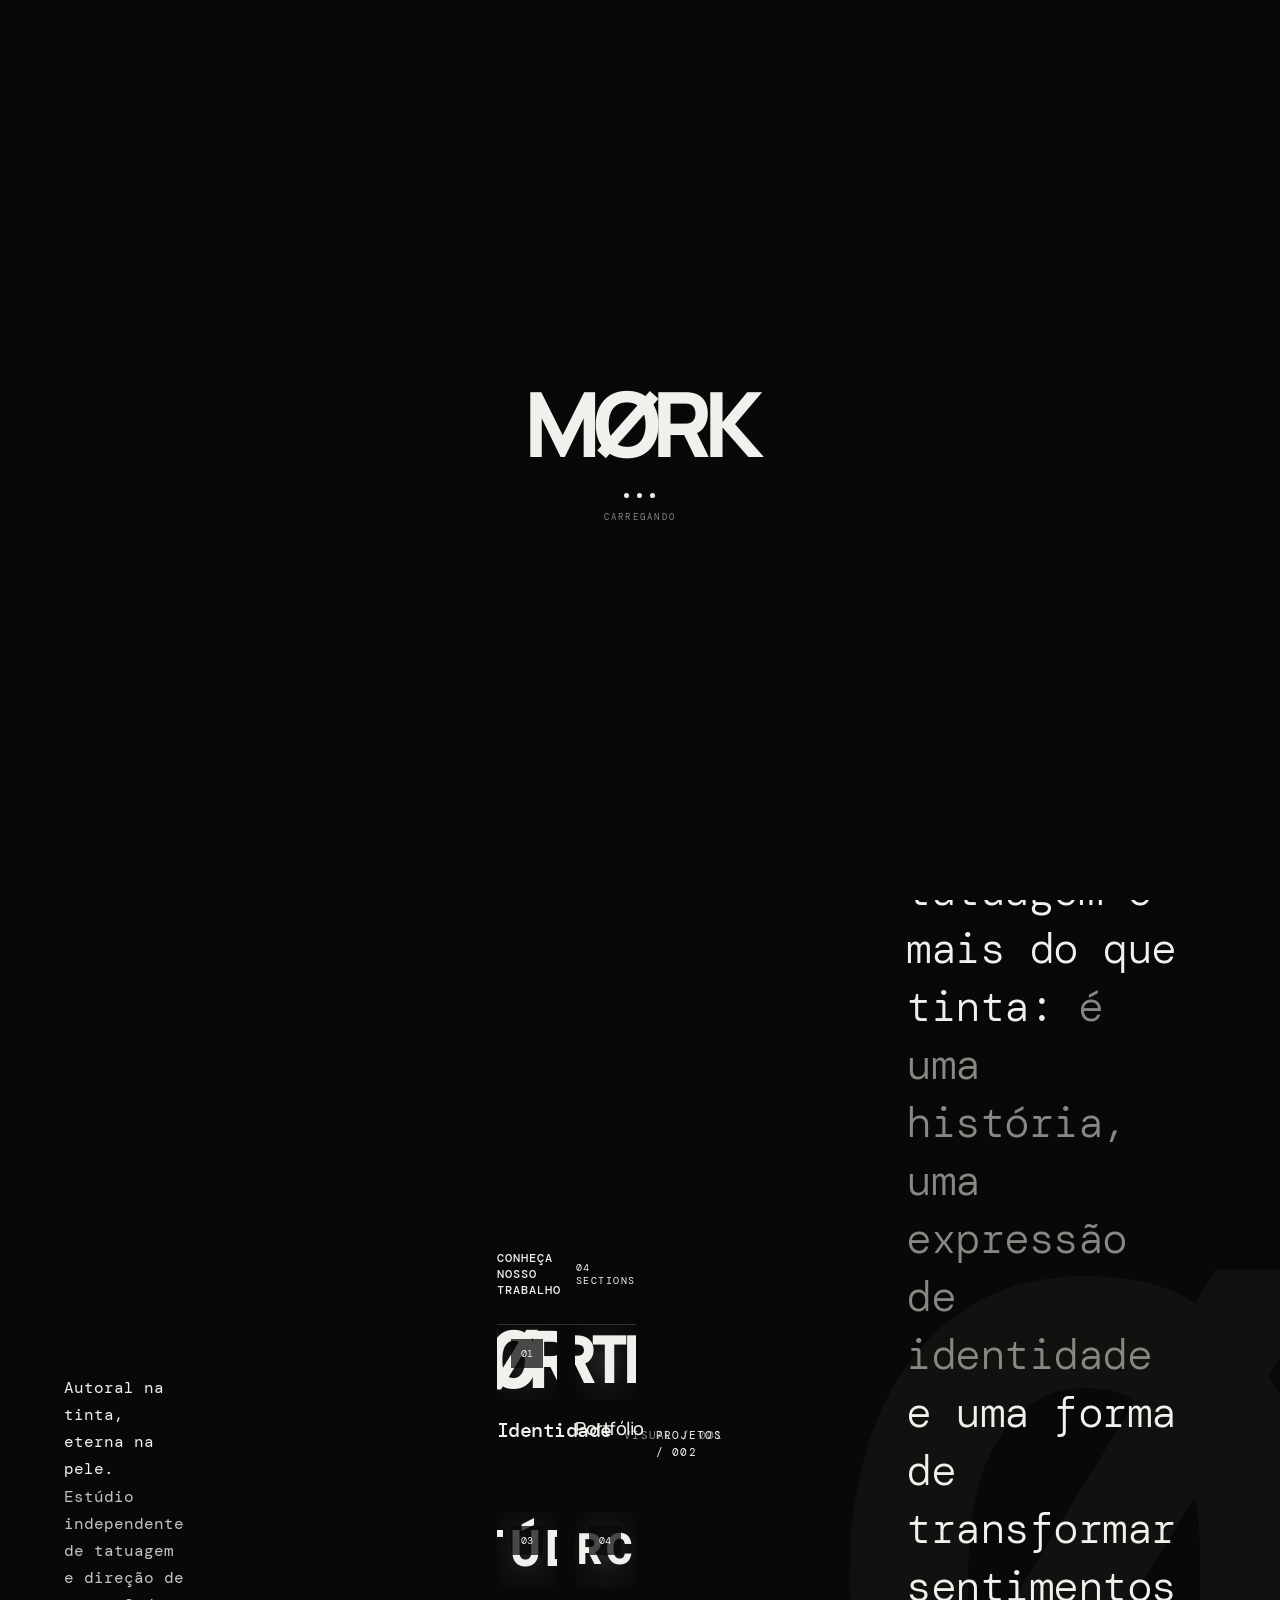
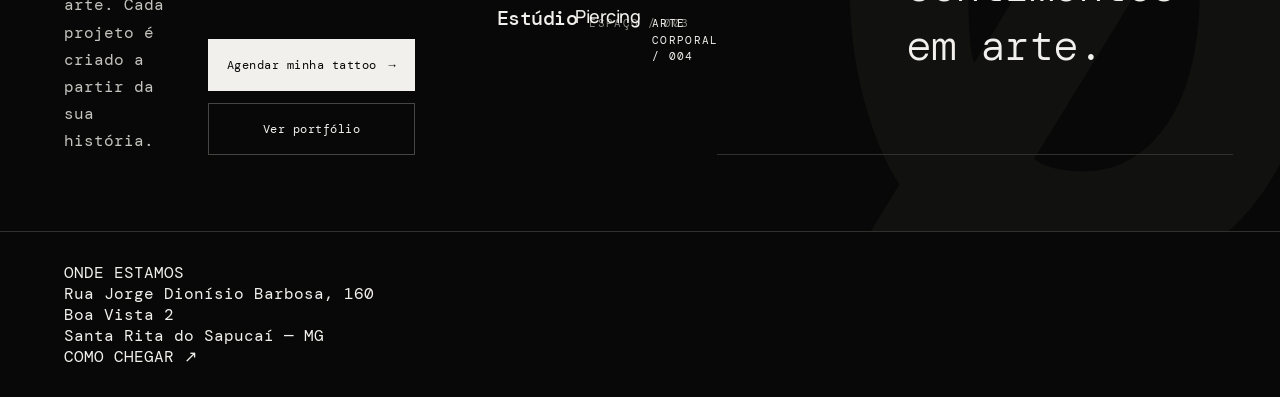
==== commit 8c4fef41: "Update index.html" ====
--- a/index.html
+++ b/index.html
@@ -95,10 +95,6 @@
     </a>
   </div>
 
-  <span class="hero-index">PORTFOLIO — 001/026</span>
-</div>
-</section>
-
     <section class="section" id="projects">
       <div class="section-heading">
         <h2>CONHEÇA NOSSO TRABALHO</h2>
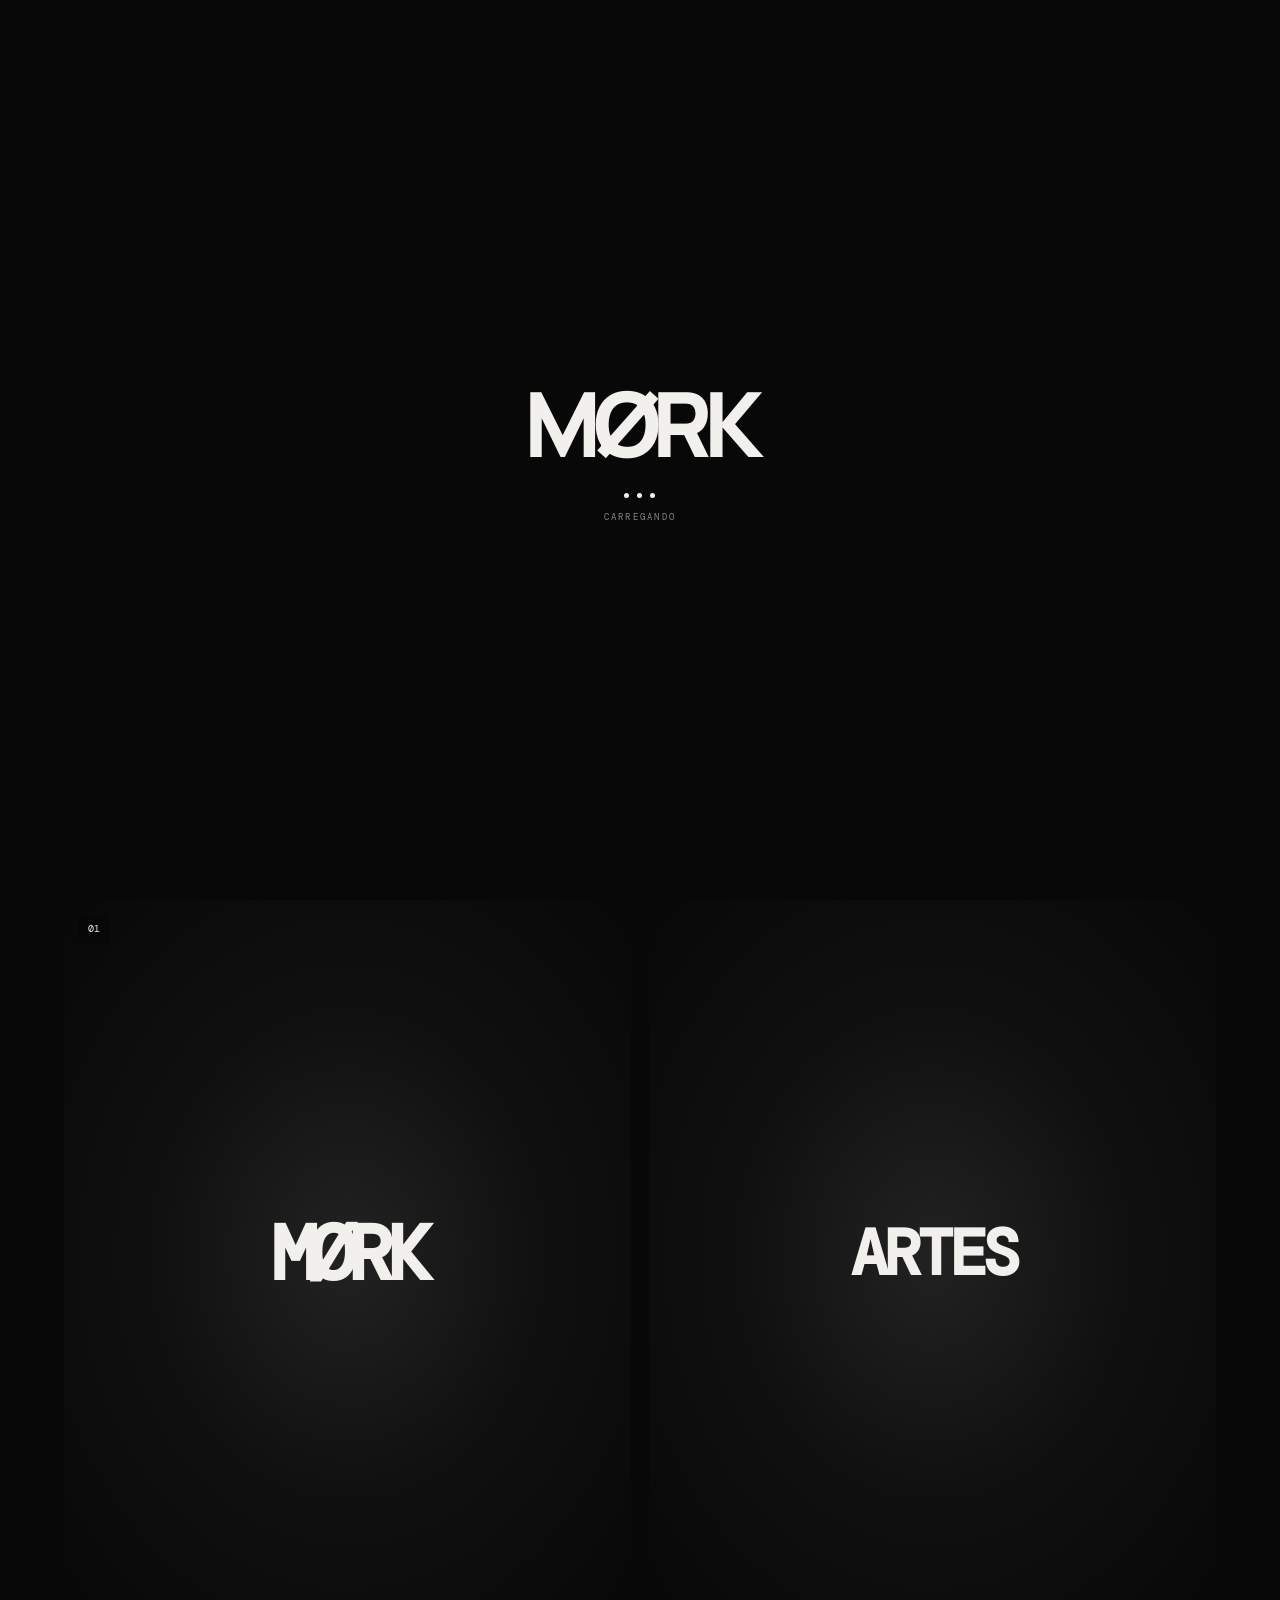
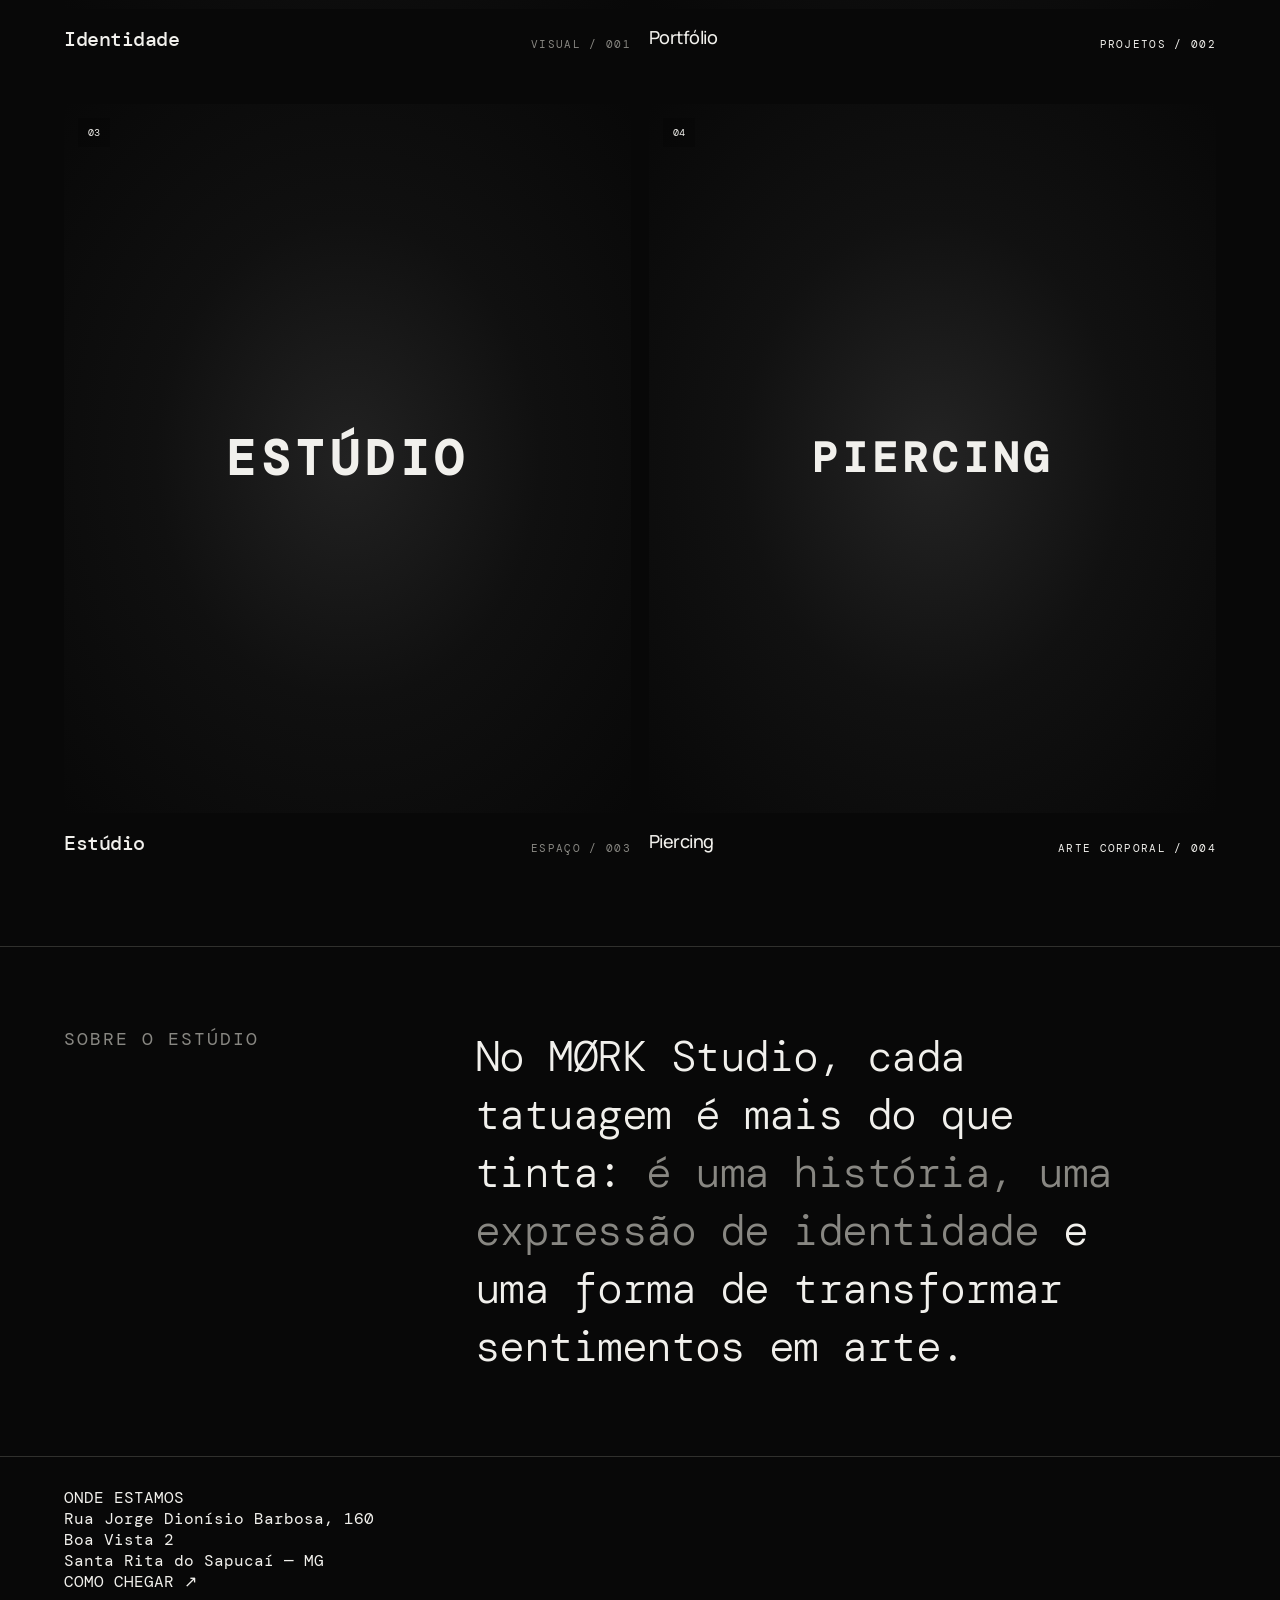
==== commit 625a709a: "Add portfolio indicator to index.html" ====
--- a/index.html
+++ b/index.html
@@ -95,6 +95,10 @@
     </a>
   </div>
 
+ <span class="hero-index">PORTFOLIO — 001/026</span>
+</div>
+</section>
+  
     <section class="section" id="projects">
       <div class="section-heading">
         <h2>CONHEÇA NOSSO TRABALHO</h2>
